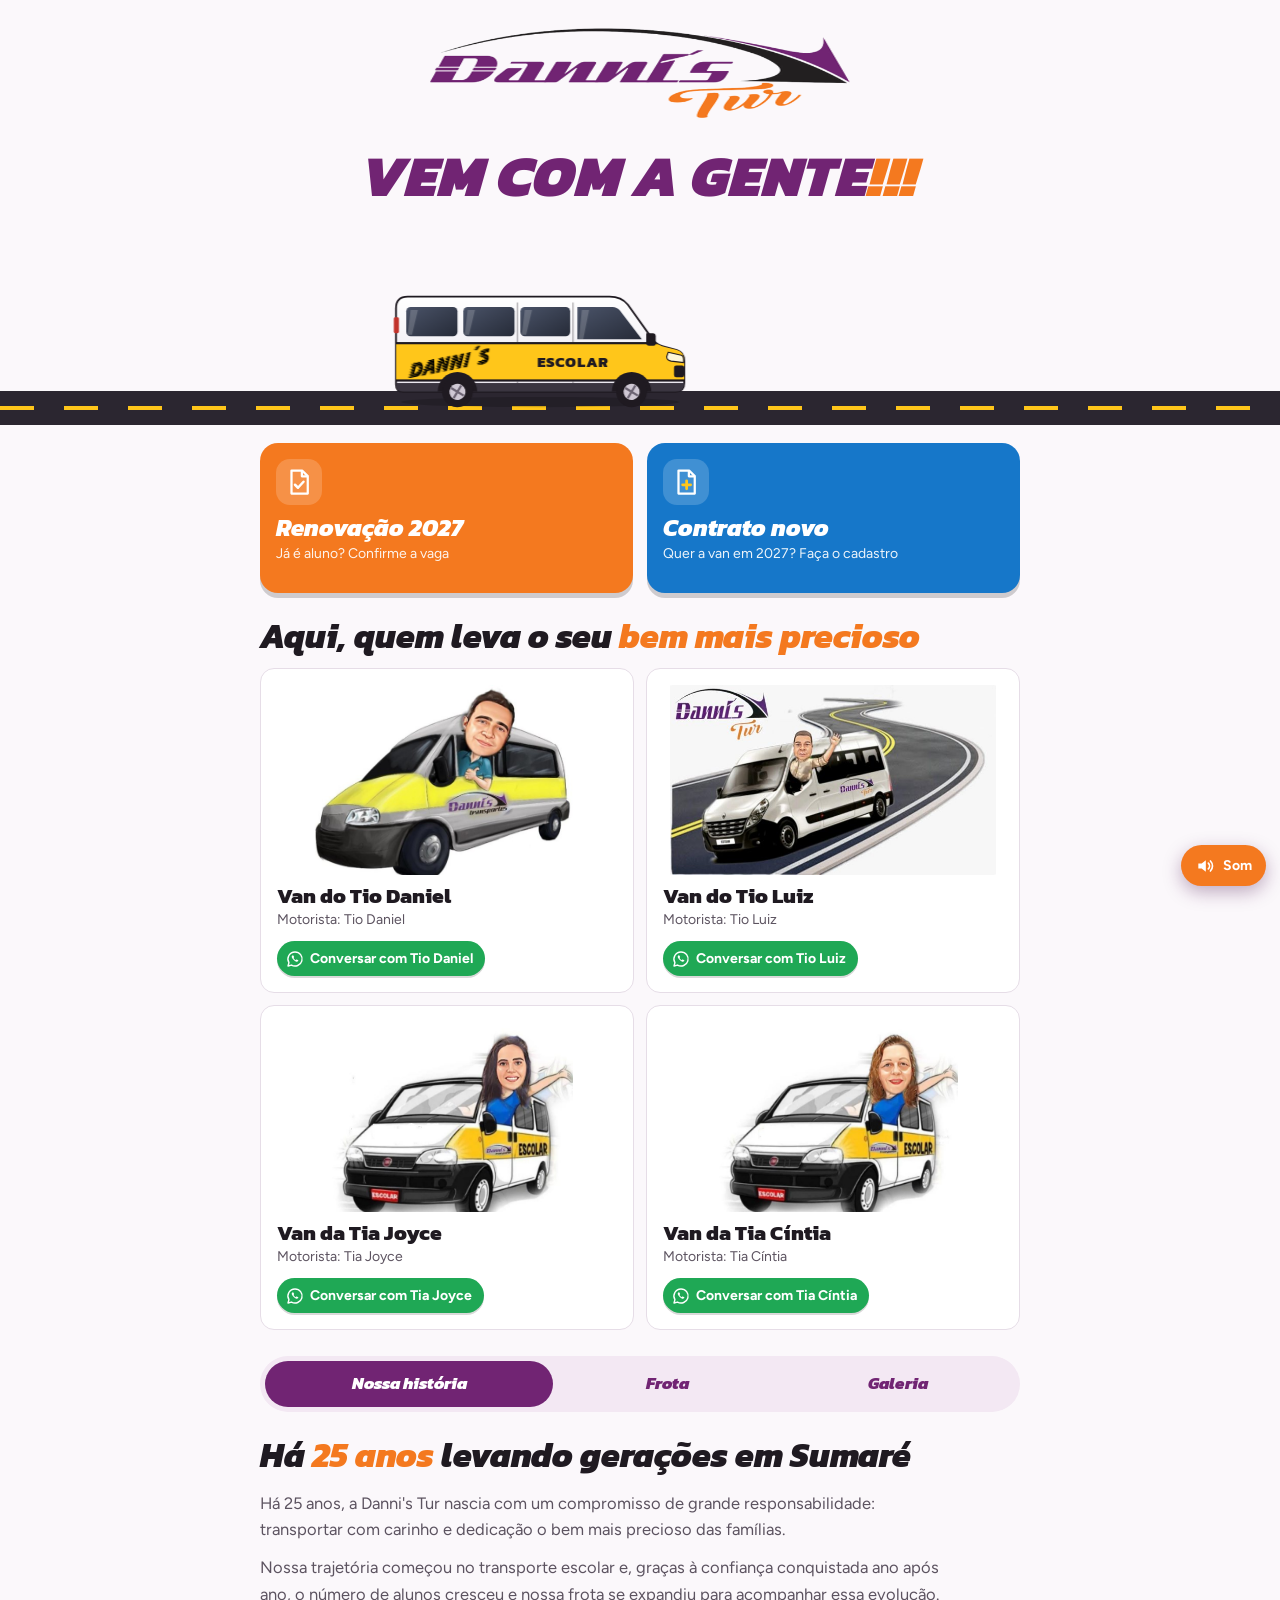
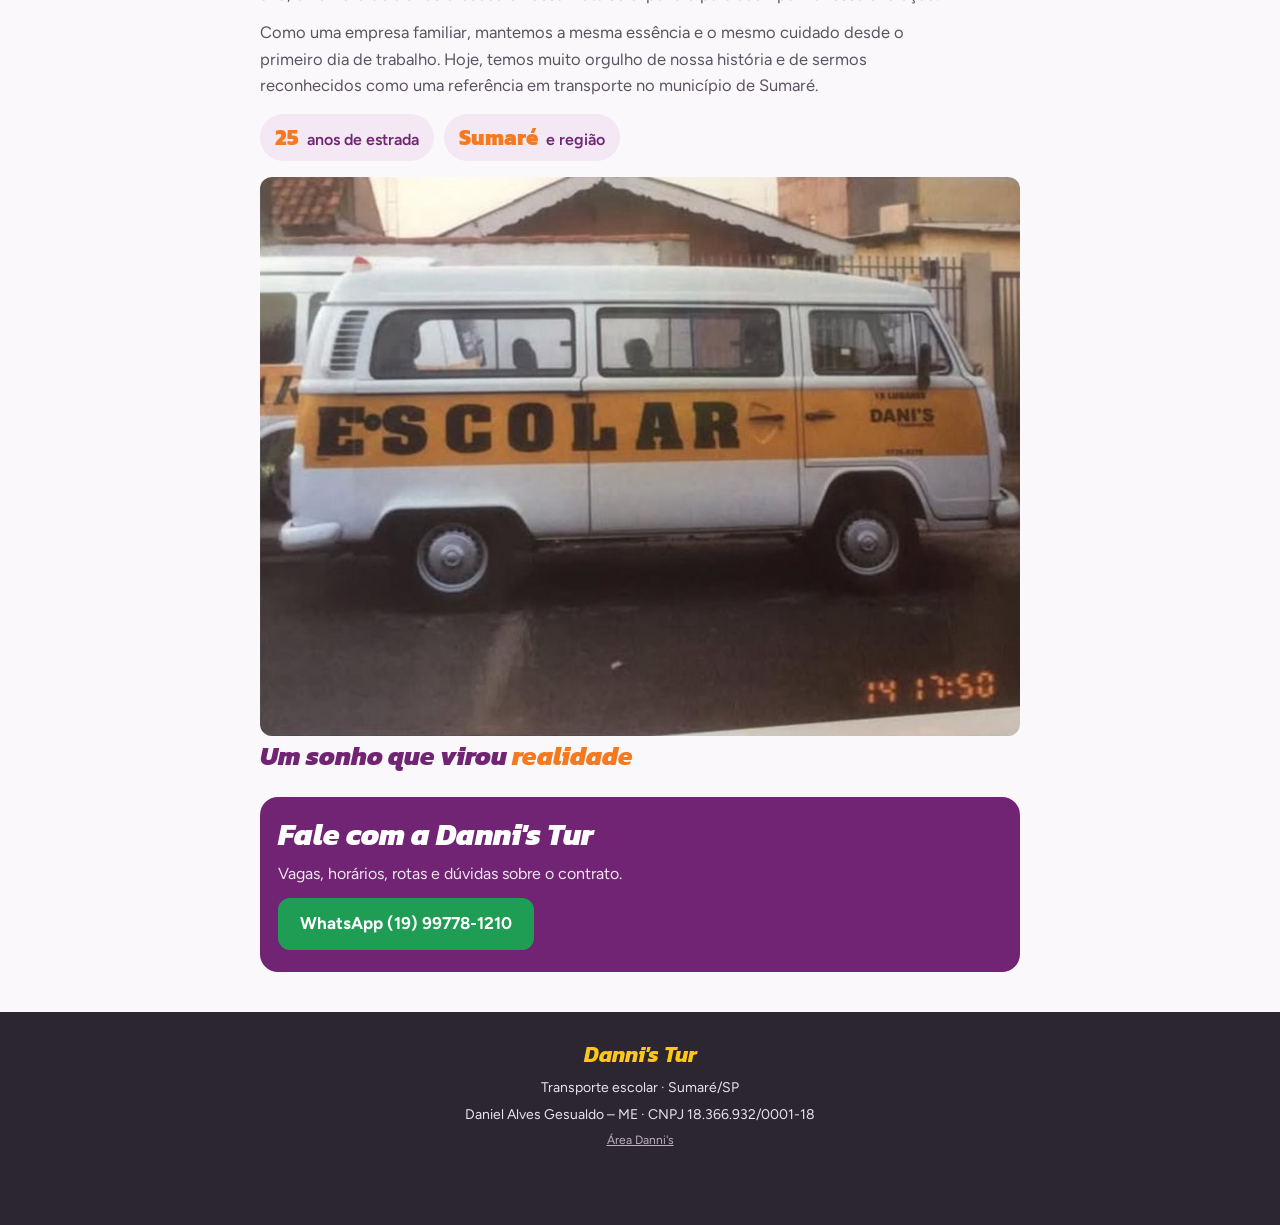
==== index.html @ 81124e89 "Assinatura salva da Danni's + botão verde 'Enviar contrato assinado pra família', contrato com as du" ====
<!doctype html>
<html lang="pt-BR">
<head>
<meta charset="utf-8">
<meta name="viewport" content="width=device-width, initial-scale=1, viewport-fit=cover">
<title>Danni's Tur · Transporte escolar em Sumaré</title>
<meta name="description" content="Danni's Tur: transporte escolar em Sumaré há 25 anos, levando gerações. Vem com a gente!">
<meta property="og:type" content="website">
<meta property="og:title" content="Danni's Tur · Transporte escolar">
<meta property="og:description" content="Há 25 anos levando gerações em Sumaré. Vem com a gente!">
<meta property="og:image" content="https://murilodannis123-lang.github.io/dannis-tur/og.png?v=2">
<meta property="og:image:width" content="1200">
<meta property="og:image:height" content="630">
<meta property="og:url" content="https://murilodannis123-lang.github.io/dannis-tur/">
<meta property="og:site_name" content="Danni's Tur">
<meta name="twitter:card" content="summary_large_image">
<meta name="theme-color" content="#712473">
<meta name="apple-mobile-web-app-capable" content="yes">
<meta name="apple-mobile-web-app-title" content="Danni's Tur">
<link rel="manifest" href="manifest.json">
<link rel="icon" href="icone.png">
<link rel="apple-touch-icon" href="van/icone-app.png">
<link rel="preconnect" href="https://fonts.googleapis.com">
<link rel="preconnect" href="https://fonts.gstatic.com" crossorigin>
<link rel="stylesheet" href="https://fonts.googleapis.com/css2?family=Kanit:ital,wght@0,600;0,800;1,700;1,800;1,900&family=Figtree:wght@400;500;600;700&display=swap">
<link rel="stylesheet" href="estilo.css?v=20">
<style>body{margin:0} main.inicio{padding-block:24px 40px} main.inicio > .wrap{display:grid;gap:26px}</style>
</head>
<body>
<header class="hero">
  <img class="logo" src="logo.png" alt="Danni's Tur" width="750" height="160">
  <div class="slogan" aria-label="Vem com a gente!">VEM COM A GENTE<span>!!!</span></div>
</header>

<div class="estrada" aria-hidden="true">
  <div class="van" id="van"><img src="img/van-dannis.svg" alt="" width="410" height="172"></div>
  <div class="fumaca" id="fumaca"></div>
</div>

<main class="inicio">
  <div class="wrap">

    <div class="inicio-acoes">
      <a class="acao quad renov" href="renovacao.html">
        <span class="ic"><svg viewBox="0 0 24 24" aria-hidden="true"><path d="M6 2.8h8.5L19 7.3v13.9H6z" fill="none" stroke="#fff" stroke-width="1.8" stroke-linejoin="round"/><path d="M14.3 2.8v4.6H19" fill="none" stroke="#fff" stroke-width="1.8" stroke-linejoin="round"/><path d="M8.8 14.2l2.4 2.4 4.4-4.8" fill="none" stroke="#fff" stroke-width="2" stroke-linecap="round" stroke-linejoin="round"/></svg></span>
        <span><b>Renovação 2027</b><small>Já é aluno? Confirme a vaga</small></span>
      </a>
      <a class="acao quad novo" href="renovacao.html?novo">
        <span class="ic"><svg viewBox="0 0 24 24" aria-hidden="true"><path d="M6 2.8h8.5L19 7.3v13.9H6z" fill="none" stroke="#fff" stroke-width="1.8" stroke-linejoin="round"/><path d="M14.3 2.8v4.6H19" fill="none" stroke="#fff" stroke-width="1.8" stroke-linejoin="round"/><path d="M12.5 11v6.4M9.3 14.2h6.4" stroke="#ffc61a" stroke-width="2.2" stroke-linecap="round"/></svg></span>
        <span><b>Contrato novo</b><small>Quer a van em 2027? Faça o cadastro</small></span>
      </a>
      <button type="button" class="acao instalar" id="instalar" hidden>
        <span class="ic"><svg viewBox="0 0 24 24" aria-hidden="true"><rect x="6.5" y="2.5" width="11" height="19" rx="2.5" fill="none" stroke="#fff" stroke-width="1.8"/><path d="M12 7v7.5M8.8 11.6 12 14.8l3.2-3.2" fill="none" stroke="#ffc61a" stroke-width="2" stroke-linecap="round" stroke-linejoin="round"/></svg></span>
        <span><b>Instalar o app</b><small>Ícone da Danni's Tur no seu celular</small></span>
        <svg class="seta" viewBox="0 0 24 24" aria-hidden="true"><path d="M9 5l7 7-7 7" fill="none" stroke="#fff" stroke-width="2.6" stroke-linecap="round" stroke-linejoin="round"/></svg>
      </button>
    </div>
    <div class="dica-instalar" id="dicaInstalar" hidden></div>

    <section class="motoristas" aria-labelledby="t-mot">
      <h2 id="t-mot">Aqui, quem leva o seu <em>bem mais precioso</em></h2>
      <div class="frota" id="frota"></div>
    </section>

    <div class="abas" role="tablist" aria-label="Sobre a Danni's Tur">
      <button type="button" role="tab" id="tab-historia" aria-controls="p-historia" aria-selected="true">Nossa história</button>
      <button type="button" role="tab" id="tab-frota" aria-controls="p-frota" aria-selected="false" tabindex="-1">Frota</button>
      <button type="button" role="tab" id="tab-galeria" aria-controls="p-galeria" aria-selected="false" tabindex="-1">Galeria</button>
    </div>

    <section class="painel" id="p-historia" role="tabpanel" aria-labelledby="tab-historia">
      <h2>Há <em>25 anos</em> levando gerações em Sumaré</h2>
      <div class="texto-historia">
        <p>Há 25 anos, a Danni's Tur nascia com um compromisso de grande responsabilidade: transportar com carinho e dedicação o bem mais precioso das famílias.</p>
        <p>Nossa trajetória começou no transporte escolar e, graças à confiança conquistada ano após ano, o número de alunos cresceu e nossa frota se expandiu para acompanhar essa evolução.</p>
        <p>Como uma empresa familiar, mantemos a mesma essência e o mesmo cuidado desde o primeiro dia de trabalho. Hoje, temos muito orgulho de nossa história e de sermos reconhecidos como uma referência em transporte no município de Sumaré.</p>
      </div>
      <div class="selos claros">
        <div class="selo"><b>25</b> anos de estrada</div>
        <div class="selo"><b>Sumaré</b> e região</div>
      </div>
      <div class="fotos">
        <figure><img src="img/kombi-antiga.jpg" alt="Kombi escolar branca com faixa amarela escrito ESCOLAR e DANI'S" width="1100" height="809" loading="lazy"><figcaption class="sonho">Um sonho que virou <em>realidade</em></figcaption></figure>
      </div>
    </section>

    <section class="painel" id="p-frota" role="tabpanel" aria-labelledby="tab-frota" hidden>
      <h2>Nossa <em>frota</em></h2>
      <figure class="foto-frota"><img src="img/frota.jpg" alt="Vans da Danni's Tur estacionadas lado a lado" width="960" height="539" loading="lazy"></figure>
    </section>

    <section class="painel" id="p-galeria" role="tabpanel" aria-labelledby="tab-galeria" hidden>
      <h2>Nossa <em>galeria</em></h2>
      <div class="galeria" id="galeria"></div>
    </section>

    <dialog class="lightbox" id="lightbox" aria-label="Foto ampliada">
      <img id="lbImg" alt="">
      <button type="button" class="lb-bt lb-fecha" id="lbFecha" aria-label="Fechar">✕</button>
      <button type="button" class="lb-bt lb-ant" id="lbAnt" aria-label="Foto anterior">‹</button>
      <button type="button" class="lb-bt lb-prox" id="lbProx" aria-label="Próxima foto">›</button>
      <span class="lb-cont" id="lbCont"></span>
    </dialog>

    <section class="contato">
      <h2>Fale com a Danni's Tur</h2>
      <p>Vagas, horários, rotas e dúvidas sobre o contrato.</p>
      <a class="btn btn-zap" href="https://wa.me/5519997781210" target="_blank" rel="noopener">WhatsApp (19) 99778-1210</a>
    </section>

  </div>
</main>

<button type="button" class="som" id="som" aria-pressed="true" aria-label="Ligar ou desligar o som da van">
  <svg class="off" viewBox="0 0 24 24" aria-hidden="true"><path d="M4 9h4l5-4v14l-5-4H4z" fill="currentColor"/><path d="M17 9l5 6M22 9l-5 6" stroke="currentColor" stroke-width="2" stroke-linecap="round"/></svg>
  <svg class="on" viewBox="0 0 24 24" aria-hidden="true"><path d="M4 9h4l5-4v14l-5-4H4z" fill="currentColor"/><path d="M16 8.5a5 5 0 0 1 0 7M18.5 6a8.5 8.5 0 0 1 0 12" fill="none" stroke="currentColor" stroke-width="2" stroke-linecap="round"/></svg>
  <span>Som</span>
</button>

<footer>
  <b>Danni's Tur</b>
  <span>Transporte escolar · Sumaré/SP</span>
  <span>Daniel Alves Gesualdo – ME · CNPJ 18.366.932/0001-18</span>
  <a href="admin.html">Área Danni's</a>
</footer>

<script src="comum.js?v=6"></script>
<script>
(function(){
  const $ = s => document.querySelector(s);
  const {ESCOLAS, esc} = DT;

  /* links antigos (…/dannis-tur/#renovar) vão direto pra renovação */
  if (location.hash === "#renovar") location.replace("renovacao.html");

  /* frota: uma van por motorista, com a caricatura */
  const da = v => /^Tio\b/.test(v.nome) ? "do" : "da";
  const FROTA = [
    {nome:"Tio Daniel", foto:"img/tio-daniel.jpg", zap:"19997781210"},
    {nome:"Tio Luiz",   foto:"img/tio-luiz.jpg",   zap:"19997499380"},
    {nome:"Tia Joyce",  foto:"img/tia-joyce.jpg",  zap:"19988761202"},
    {nome:"Tia Cíntia", foto:"img/tia-cintia.jpg", zap:"19981163312"}
  ];
  const ICONE_ZAP = '<svg viewBox="0 0 24 24" aria-hidden="true"><path fill="none" stroke="currentColor" stroke-width="1.9" stroke-linejoin="round" d="M12 2.6a9.4 9.4 0 0 0-8.1 14.2L2.7 21.3l4.6-1.2A9.4 9.4 0 1 0 12 2.6z"/><path fill="currentColor" d="M8.7 7.3c.3-.4.8-.4 1 0l1 1.7c.2.3.1.7-.1 1l-.6.6c.6 1.3 1.6 2.3 2.9 2.9l.6-.6c.3-.3.7-.3 1-.1l1.7 1c.4.2.4.7.1 1-.9.8-2.1 1.1-3.2.5-2.3-1.1-4.1-3-5.2-5.3-.5-1.1-.2-2.2.8-2.7z"/></svg>';
  $("#frota").innerHTML = FROTA.map(v => `
    <article class="frota-item">
      <img class="carica" src="${v.foto}" alt="Caricatura ${da(v)} ${esc(v.nome)} na van da Danni's" loading="lazy">
      <div><h3>Van ${da(v)} ${esc(v.nome)}</h3><small>Motorista: ${esc(v.nome)}</small></div>
      <a class="bt-zap" href="https://wa.me/55${v.zap}?text=${encodeURIComponent("Olá, " + v.nome + "! ")}" target="_blank" rel="noopener">${ICONE_ZAP}Conversar com ${esc(v.nome)}</a>
    </article>`).join("");

  /* galeria: as fotos só baixam quando a aba é aberta; tocar amplia (arrasta pro lado pra passar) */
  const GALERIA = [
    {f:"foto5", alt:"Equipe da Danni's Tur entre duas vans da empresa numa estrada de terra"},
    {f:"foto4", alt:"Motoristas da Danni's Tur com moletons pretos DANNI'S na frente de uma van escolar"},
    {f:"foto3", alt:"Tio Daniel e colegas de uniforme lilás da Danni's tomando café"},
    {f:"foto2", alt:"Tio Daniel de uniforme da Danni's com amigos num evento"},
    {f:"foto1", alt:"Tio Daniel de uniforme da Danni's num evento em Sumaré"}
  ];
  const galeria = (function(){
    let carregada = false, i = 0;
    const dlg = $("#lightbox"), img = $("#lbImg");
    function carrega(){
      if (carregada) return; carregada = true;
      $("#galeria").innerHTML = GALERIA.map((g, k) => `<button type="button" class="g-item" data-k="${k}" aria-label="Ampliar foto ${k + 1}"><img src="img/galeria/${g.f}-p.jpg" alt="${esc(g.alt)}" width="420" height="420" decoding="async"></button>`).join("");
      $("#galeria").querySelectorAll(".g-item").forEach(b => b.onclick = () => abre(+b.dataset.k));
    }
    function mostra(k){
      i = (k + GALERIA.length) % GALERIA.length; const g = GALERIA[i];
      img.src = `img/galeria/${g.f}.jpg`; img.alt = g.alt; $("#lbCont").textContent = `${i + 1} / ${GALERIA.length}`;
      new Image().src = `img/galeria/${GALERIA[(i + 1) % GALERIA.length].f}.jpg`;   // já adianta a próxima
    }
    function abre(k){ mostra(k); dlg.showModal ? dlg.showModal() : dlg.setAttribute("open", ""); }
    const fecha = () => dlg.close ? dlg.close() : dlg.removeAttribute("open");
    $("#lbFecha").onclick = fecha; $("#lbAnt").onclick = () => mostra(i - 1); $("#lbProx").onclick = () => mostra(i + 1);
    dlg.addEventListener("click", e => { if (e.target === dlg) fecha(); });
    dlg.addEventListener("keydown", e => { if (e.key === "ArrowRight") mostra(i + 1); if (e.key === "ArrowLeft") mostra(i - 1); });
    let x0 = null;
    img.addEventListener("pointerdown", e => { x0 = e.clientX; });
    img.addEventListener("pointerup", e => { if (x0 === null) return; const dx = e.clientX - x0; x0 = null; if (Math.abs(dx) > 40) mostra(i + (dx < 0 ? 1 : -1)); });
    return {carrega};
  })();

  /* ---------- van na estrada: vem, freia (com som), espera e sai bem devagar ---------- */
  (async function vanNaEstrada(){
    const box = $("#van"), estrada = box.parentElement, fumaca = $("#fumaca");
    const calmo = matchMedia("(prefers-reduced-motion: reduce)").matches;
    let rodas = [];
    try {   // coloca o desenho dentro da página pra girar as rodas de acordo com a velocidade
      const txt = await (await fetch("img/van-dannis.svg")).text();
      box.innerHTML = txt.replace(/<style>[\s\S]*?<\/style>/, "");
      rodas = [...box.querySelectorAll(".roda")].map((g,i) => ({g, cx: i ? 330 : 92, cy: 146}));
    } catch(e){}
    if (calmo){ fumaca.innerHTML = '<div class="fumo-txt fixo">25 anos</div>'; return; }   // quem pediu menos movimento vê a van parada no meio
    estrada.classList.add("js");
    const som = criaSom();
    const T = {entra: 3400, parada: 2200, sai: 7600, vazio: 1400};
    const ciclo = T.entra + T.parada + T.sai + T.vazio;
    const outQuart = t => 1 - Math.pow(1 - t, 4), inQuad = t => t * t;
    let t0 = performance.now(), saiu = false, ultimoX = null, giro = 0, ultFumo = 0;
    function quadro(agora){
      const W = estrada.clientWidth, w = box.offsetWidth, meio = (W - w) / 2, fora = -w - 20, fim = W + 20;
      const t = (agora - t0) % ciclo, volta = Math.floor((agora - t0) / ciclo);
      if (volta !== quadro.v){ quadro.v = volta; saiu = false; som.para(); }
      som.toca(t / 1000);   // barulho do ônibus acompanha a van (começa no ponto certo se a pessoa tocar na tela no meio)
      let x, incl = 0;
      if (t < T.entra){
        x = fora + (meio - fora) * outQuart(t / T.entra);
      } else if (t < T.entra + T.parada){
        x = meio; const d = (t - T.entra) / 450;           // "mergulho" do bico ao parar
        incl = d < 1 ? Math.sin(d * Math.PI) * 1.6 : 0;
      } else if (t < T.entra + T.parada + T.sai){
        x = meio + (fim - meio) * inQuad((t - T.entra - T.parada) / T.sai);
        if (!saiu){ saiu = true; escreve25(x, w); }
      } else x = fim;
      const andando = ultimoX !== null && Math.abs(x - ultimoX) > .15 && Math.abs(x - ultimoX) < W;
      if (ultimoX !== null && Math.abs(x - ultimoX) < W){ giro += (x - ultimoX) / (w * 21 / 410) * 57.3; }
      ultimoX = x;
      box.style.transform = `translateX(${x}px) rotate(${incl}deg)`;
      // fumaça cinza saindo do escapamento enquanto anda
      if (andando && agora - ultFumo > 150 && x > -w * .9 && x < W){ ultFumo = agora; fumo(x + w * .02, w); }
      rodas.forEach(r => r.g.style.transform = `rotate(${(giro % 360).toFixed(1)}deg)`);
      requestAnimationFrame(quadro);
    }
    requestAnimationFrame(quadro);
    document.addEventListener("visibilitychange", () => { som.para(); if (!document.hidden){ t0 = performance.now(); ultimoX = null; quadro.v = undefined; } });

    /* fumaça: bolinhas cinza que crescem, sobem e somem */
    function fumo(xEsc, w){
      if (document.hidden) return;
      const p = document.createElement("i"), tam = w * (.09 + Math.random() * .06);
      p.className = "fumo";
      p.style.cssText = `left:${xEsc - tam * .6}px;bottom:${14 + w * .1 + Math.random() * 6}px;width:${tam}px;height:${tam}px;--dx:${-(18 + Math.random() * 30)}px;--dy:${-(14 + Math.random() * 22)}px`;
      fumaca.appendChild(p); p.addEventListener("animationend", () => p.remove());
    }
    /* quando a van sai, a fumaça escreve "25 anos" e depois evapora */
    function escreve25(x, w){
      if (document.hidden) return;
      for (let i = 0; i < 9; i++) setTimeout(() => fumo(x + w * .02 - i * 6, w * 1.6), i * 70);
      const txt = document.createElement("div"); txt.className = "fumo-txt";
      txt.innerHTML = [..."25 anos"].map((c, i) => `<span style="--i:${i}">${c === " " ? "&nbsp;" : c}</span>`).join("");
      txt.style.bottom = `${14 + box.offsetHeight * .9}px`;             // a fumaça sobe e escreve acima da van
      fumaca.appendChild(txt);
      txt.style.left = `${Math.max(8, Math.min(estrada.clientWidth - txt.offsetWidth - 8, x + w * .3 - txt.offsetWidth / 2))}px`;
      const r = txt.getBoundingClientRect(), e = estrada.getBoundingClientRect();   // nuvem por trás das letras
      for (let i = 0; i < 6; i++) setTimeout(() => nuvem(r.left - e.left + r.width * (i / 5), e.bottom - r.bottom - 6, r.height), 120 + i * 90);
      setTimeout(() => txt.remove(), 5200);
    }
    function nuvem(cx, base, h){
      const p = document.createElement("i"), tam = h * (1.1 + Math.random() * .5);
      p.className = "fumo nuvem";
      p.style.cssText = `left:${cx - tam / 2}px;bottom:${base}px;width:${tam}px;height:${tam}px;--dx:${-10 + Math.random() * 20}px;--dy:${-(10 + Math.random() * 16)}px`;
      fumaca.appendChild(p); p.addEventListener("animationend", () => p.remove());
    }

    /* barulho de ônibus a diesel de verdade (arquivo som-onibus.mp3, 14,6 s = uma volta da animação):
       motor chegando, chiado do freio, "tsssh" do freio a ar, buzina "fóm-fóm" e motor saindo.
       Toca depois do primeiro toque na tela; o botão "Som" liga e desliga (fica lembrado) */
    function criaSom(){
      let ac = null, mestre = null, buf = null, fonte = null, carregando = false, bufM = null, musica = null;
      const ligado = () => { try { return localStorage.getItem("dt-som") !== "off"; } catch(e){ return true; } };
      const grava = v => { try { localStorage.setItem("dt-som", v); } catch(e){} };
      async function carrega(){
        if (buf || carregando || !ac) return; carregando = true;
        try { const a = await (await fetch("musica-fofa.mp3?v=1")).arrayBuffer(); bufM = await new Promise((ok, erro) => ac.decodeAudioData(a, ok, erro)); } catch(e){}
      }
      // musiquinha infantil original (caixinha de música) de fundo, baixinha, repetindo sem emenda
      function tocaMusica(){
        if (musica || !bufM || !ac || ac.state !== "running" || document.hidden) return;
        const f = ac.createBufferSource(), g = ac.createGain();
        f.buffer = bufM; f.loop = true; f.loopStart = 0; f.loopEnd = Math.min(bufM.duration, 64 * 60 / 112);
        g.gain.value = .13; f.connect(g); g.connect(mestre); f.start(); musica = f;
      }
      function acorda(){
        try {
          if (navigator.audioSession) navigator.audioSession.type = "playback";   // iPhone: toca mesmo no silencioso (Safari 17+)
          ac = ac || new (window.AudioContext || window.webkitAudioContext)();
          if (!mestre){ mestre = ac.createGain(); mestre.gain.value = ligado() ? 1 : 0; mestre.connect(ac.destination); }
          if (ac.state !== "running") ac.resume();
          const b = ac.createBuffer(1, 1, 22050), z = ac.createBufferSource(); z.buffer = b; z.connect(ac.destination); z.start(0);   // destrava o áudio no iPhone
          carrega();
        } catch(e){}
      }
      ["pointerdown", "touchend", "click", "keydown"].forEach(ev => document.addEventListener(ev, acorda, {passive:true}));
      function para(){ if (fonte){ try { fonte.stop(); } catch(e){} fonte = null; } }
      document.addEventListener("visibilitychange", () => { if (document.hidden && musica){ try { musica.stop(); } catch(e){} musica = null; } });
      function toca(seg, dur){   // começa o som no segundo "seg" da volta
        tocaMusica(); return;   // só a música (sem motor e buzina)
        if (fonte || !buf || !ac || ac.state !== "running" || document.hidden) return;
        if (dur === undefined && seg > buf.duration - 1.5) return;
        const f = ac.createBufferSource(); f.buffer = buf; f.connect(mestre);
        f.onended = () => { if (fonte === f) fonte = null; };
        f.start(0, seg, dur); fonte = f;
        if (dur !== undefined) fonte = null;   // buzinada avulsa não trava o som da volta
      }
      const bt = $("#som"); bt.setAttribute("aria-pressed", ligado());
      bt.addEventListener("click", e => {
        e.stopPropagation(); acorda();
        const on = !ligado(); grava(on ? "on" : "off"); bt.setAttribute("aria-pressed", on);
        if (mestre) mestre.gain.setTargetAtTime(on ? 1 : 0, ac.currentTime, .05);
      });
      return {toca, para};
    }
  })();

  /* ---------- instalar o app (Android: botão do sistema; iPhone: passo a passo) ---------- */
  (function(){
    const bt = $("#instalar"), dica = $("#dicaInstalar");
    const instalado = matchMedia("(display-mode: standalone)").matches || navigator.standalone;
    if (instalado) return;
    const ios = /iphone|ipad|ipod/i.test(navigator.userAgent) || (navigator.platform === "MacIntel" && navigator.maxTouchPoints > 1);
    let pedido = null;
    window.addEventListener("beforeinstallprompt", e => { e.preventDefault(); pedido = e; bt.hidden = false; });
    window.addEventListener("appinstalled", () => { bt.hidden = true; dica.hidden = true; });
    if (ios || /android/i.test(navigator.userAgent)) bt.hidden = false;
    bt.onclick = async () => {
      if (pedido){ pedido.prompt(); try { await pedido.userChoice; } catch(e){} pedido = null; return; }
      dica.hidden = !dica.hidden;
      dica.innerHTML = ios
        ? "<b>No iPhone:</b> toque em <b>Compartilhar</b> (o quadrado com a setinha pra cima, embaixo no Safari) › <b>Adicionar à Tela de Início</b> › <b>Adicionar</b>."
        : "<b>No Android:</b> toque nos <b>3 pontinhos</b> do navegador (em cima, à direita) › <b>Instalar app</b> ou <b>Adicionar à tela inicial</b>.";
    };
  })();

  /* abas */
  const tabs = [...document.querySelectorAll('[role="tab"]')];
  function abre(tab, foco){
    tabs.forEach(t => {
      const on = t === tab;
      t.setAttribute("aria-selected", on); t.tabIndex = on ? 0 : -1;
      document.getElementById(t.getAttribute("aria-controls")).hidden = !on;
    });
    if (tab.id === "tab-galeria") galeria.carrega();
    if (foco) tab.focus();
    history.replaceState(null, "", "#" + tab.id.replace("tab-",""));
  }
  tabs.forEach((t,i) => {
    t.onclick = () => abre(t);
    t.onkeydown = e => {
      if (e.key === "ArrowRight" || e.key === "ArrowLeft"){
        e.preventDefault(); abre(tabs[(i + (e.key === "ArrowRight" ? 1 : tabs.length - 1)) % tabs.length], true);
      }
    };
  });
  const inicial = document.getElementById("tab-" + location.hash.slice(1));
  if (inicial) abre(inicial);


  if ("serviceWorker" in navigator) navigator.serviceWorker.register("sw.js").catch(()=>{});
})();
</script>
</body>
</html>
---- estilo.css ----
/* Danni's Tur · estilo comum (renovação, contrato e área Danni's)
   Layout: uma estrada. Topo com a van passando; formulários em cartões; contrato em folha A4. Tema único claro, cores da marca. */
:root{
  --roxo:#712473;
  --roxo-esc:#4f1752;
  --roxo-claro:#f3e8f3;
  --laranja:#f4791f;
  --amarelo:#ffc61a;
  --tinta:#1f1a21;
  --tinta-2:#5c5360;
  --papel:#fbf8fb;
  --cartao:#ffffff;
  --linha:#e6dde7;
  --asfalto:#2b2630;
  --ok:#1d8a4e;
  --erro:#c2332b;
  --f-display:"Kanit","Arial Black",system-ui,sans-serif;
  --f-corpo:"Figtree",system-ui,-apple-system,"Segoe UI",Roboto,sans-serif;
  --raio:14px;
  color-scheme:light;
}
*{box-sizing:border-box}
html,body{background:var(--papel);color:var(--tinta)}
body{font-family:var(--f-corpo);font-size:16px;line-height:1.5;padding-inline:16px;padding-block:0}
.wrap{max-width:760px;margin:0 auto}
h1,h2,h3{font-family:var(--f-display);text-wrap:balance;margin:0;line-height:1.05}
a{color:var(--roxo)}
button,input,select,textarea{font:inherit}
:focus-visible{outline:3px solid var(--laranja);outline-offset:2px}

/* ---------- topo ---------- */
.hero{padding-block:28px 0;display:grid;gap:14px;justify-items:center;text-align:center}
.hero .logo{width:min(420px,88%);height:auto}
.slogan{font-family:var(--f-display);font-style:italic;font-weight:900;font-size:clamp(34px,8vw,58px);color:var(--roxo);letter-spacing:.5px;transform:skewX(-4deg)}
.slogan span{color:var(--laranja)}
.sub{font-weight:600;color:var(--tinta-2);max-width:34ch;margin:0}

/* estrada + van */
.estrada{position:relative;height:150px;margin:6px -16px 0;overflow:hidden}
.estrada::before{content:"";position:absolute;left:0;right:0;bottom:0;height:34px;background:var(--asfalto)}
.estrada::after{content:"";position:absolute;left:0;right:0;bottom:15px;height:4px;background:repeating-linear-gradient(90deg,var(--amarelo) 0 34px,transparent 34px 64px)}
.van{position:absolute;bottom:14px;left:-330px;width:300px;height:auto;animation:passa 8s cubic-bezier(.45,.05,.35,1) .6s infinite;z-index:1}
.van .roda{transform-box:fill-box;transform-origin:center;animation:gira .45s linear infinite}
.rastro{position:absolute;bottom:60px;left:-330px;width:120px;height:40px;animation:passa 8s cubic-bezier(.45,.05,.35,1) .45s infinite;opacity:.9}
.rastro i{display:block;height:4px;border-radius:4px;background:var(--roxo);margin-bottom:8px;margin-left:auto}
.rastro i:nth-child(1){width:70%}.rastro i:nth-child(2){width:100%;background:var(--laranja)}.rastro i:nth-child(3){width:55%}
@keyframes passa{0%{left:-330px}55%{left:calc(100% + 30px)}100%{left:calc(100% + 30px)}}
@keyframes gira{to{transform:rotate(360deg)}}
@media (prefers-reduced-motion:reduce){
  .van{animation:none;left:calc(50% - 150px)}
  .rastro{display:none}
  .van .roda{animation:none}
}

/* história */
.historia{background:var(--roxo);color:#fff;margin:0 -16px;padding:28px 16px 30px}
.historia .wrap{display:grid;gap:18px}
.historia h2{font-style:italic;font-weight:800;font-size:clamp(26px,5.4vw,36px)}
.historia h2 em{color:var(--amarelo);font-style:inherit}
.historia p{margin:0;max-width:60ch;color:#f1e6f1}
.selos{display:flex;flex-wrap:wrap;gap:10px}
.selo{display:flex;align-items:baseline;gap:8px;background:rgba(255,255,255,.1);border:1px solid rgba(255,255,255,.22);border-radius:999px;padding:6px 14px;font-weight:600}
.selo b{font-family:var(--f-display);font-size:22px;color:var(--amarelo);font-weight:800}

/* ---------- renovação ---------- */
.renova{padding-block:34px 40px}
.renova > .wrap{display:grid;gap:22px}
.titulo-sec{display:grid;gap:6px}
.titulo-sec small{font-weight:700;letter-spacing:.12em;text-transform:uppercase;color:var(--laranja);font-size:12px}
.titulo-sec h2{font-size:clamp(26px,5.4vw,34px);font-weight:800;color:var(--tinta)}
.titulo-sec p{margin:0;color:var(--tinta-2)}

.card{background:var(--cartao);border:1px solid var(--linha);border-radius:var(--raio);padding:22px 18px;display:grid;gap:16px}

/* portão */
.portao{max-width:460px}
.portao label{font-weight:700}
.linha-cod{display:flex;gap:10px;flex-wrap:wrap}
.linha-cod input{flex:1 1 180px;min-width:0;text-transform:uppercase;letter-spacing:.14em;font-weight:700}
.dica{font-size:14px;color:var(--tinta-2);margin:0}

/* trajeto (paradas) */
.trajeto{position:relative;display:grid;grid-template-columns:repeat(3,1fr);padding-top:4px}
.trajeto::before{content:"";position:absolute;left:16.6%;right:16.6%;top:21px;height:6px;border-radius:6px;background:var(--linha)}
.trajeto .prog{position:absolute;left:16.6%;top:21px;height:6px;border-radius:6px;background:var(--laranja);transition:width .6s ease}
.parada{position:relative;display:grid;justify-items:center;gap:6px;text-align:center;font-size:13px;font-weight:700;color:var(--tinta-2)}
.placa{width:48px;height:48px;border-radius:50%;display:grid;place-items:center;background:var(--cartao);border:3px solid var(--linha);font-family:var(--f-display);font-size:20px;font-weight:800;color:var(--tinta-2);transition:.3s}
.parada.ativa .placa{border-color:var(--laranja);color:var(--laranja)}
.parada.feita .placa{background:var(--roxo);border-color:var(--roxo);color:#fff}
.parada.ativa{color:var(--tinta)}

/* escolas: cartão colorido só com o nome */
.escolas{display:grid;grid-template-columns:repeat(auto-fill,minmax(150px,1fr));gap:12px}
.escola{appearance:none;border:0;border-radius:var(--raio);padding:20px 12px;min-height:92px;display:grid;place-items:center;cursor:pointer;text-align:center;
  font-family:var(--f-display);font-weight:800;font-style:italic;font-size:clamp(20px,4.6vw,24px);line-height:1.05;color:#fff;
  background:var(--c,#712473);box-shadow:0 4px 0 rgba(0,0,0,.18);transition:transform .12s,box-shadow .12s;min-width:0;overflow-wrap:anywhere}
.escola:hover{transform:translateY(-2px);box-shadow:0 6px 0 rgba(0,0,0,.18)}
.escola:active{transform:translateY(2px);box-shadow:0 1px 0 rgba(0,0,0,.18)}
.escola.clara{color:var(--tinta)}
.escola.outra{background:#fff;color:var(--roxo);border:2px dashed var(--roxo);box-shadow:none}
/* formulário */
fieldset{border:0;margin:0;padding:0;display:grid;gap:14px;min-width:0}
legend{font-family:var(--f-display);font-weight:800;font-size:21px;margin-bottom:4px;padding:0}
.grade{display:grid;grid-template-columns:repeat(2,minmax(0,1fr));gap:14px}
.grade .inteiro{grid-column:1/-1}
@media (max-width:560px){.grade{grid-template-columns:1fr}}
.campo{display:grid;gap:5px;min-width:0}
.campo label{font-weight:600;font-size:14px}
.campo .opc{font-weight:400;color:var(--tinta-2)}
input[type=text],input[type=tel],input[type=email],input[type=date],select,textarea{width:100%;border:1.5px solid var(--linha);border-radius:10px;padding:11px 12px;background:#fff;color:var(--tinta)}
input:focus,select:focus,textarea:focus{border-color:var(--roxo);outline:none;box-shadow:0 0 0 3px rgba(113,36,115,.18)}
.campo.err input,.campo.err select{border-color:var(--erro)}
.msg-err{color:var(--erro);font-size:13px;font-weight:600;min-height:0}
.aluno{border:1.5px dashed var(--linha);border-radius:var(--raio);padding:16px 14px;display:grid;gap:14px}
.aluno-top{display:flex;justify-content:space-between;align-items:center;gap:10px}
.aluno-top h3{font-size:18px;font-weight:800;color:var(--roxo)}
.chips{display:flex;flex-wrap:wrap;gap:8px}
.chip{position:relative}
.chip input{position:absolute;opacity:0;pointer-events:none}
.chip span{display:inline-block;border:1.5px solid var(--linha);border-radius:999px;padding:7px 14px;font-weight:600;font-size:14px;cursor:pointer;background:#fff}
.chip input:checked + span{background:var(--roxo);border-color:var(--roxo);color:#fff}
.chip input:focus-visible + span{outline:3px solid var(--laranja);outline-offset:2px}
.check{display:flex;gap:10px;align-items:flex-start;font-weight:600}
.check input{width:20px;height:20px;margin-top:2px;accent-color:var(--roxo);flex:none}

/* botões */
.acoes{display:flex;gap:10px;flex-wrap:wrap;justify-content:space-between;align-items:center}
.btn{appearance:none;border:0;border-radius:12px;padding:13px 22px;font-weight:700;cursor:pointer;display:inline-flex;align-items:center;justify-content:center;gap:8px;text-decoration:none}
.btn-pri{background:var(--laranja);color:#fff;font-family:var(--f-display);font-style:italic;font-weight:800;font-size:18px;letter-spacing:.3px}
.btn-pri:hover{background:#e0690f}
.btn-sec{background:var(--roxo-claro);color:var(--roxo)}
.btn-link{background:none;color:var(--tinta-2);padding:8px 4px;text-decoration:underline}
.btn-zap{background:#1f9d55;color:#fff;font-size:17px}
.btn-zap:hover{background:#178246}
.btn[disabled]{opacity:.45;cursor:not-allowed}

/* revisão */
.resumo{display:grid;gap:0;border:1px solid var(--linha);border-radius:12px;overflow:hidden}
.resumo div{display:grid;grid-template-columns:140px minmax(0,1fr);gap:12px;padding:10px 14px;border-top:1px solid var(--linha);font-size:15px}
.resumo div:first-child{border-top:0}
.resumo dt{font-weight:700;color:var(--tinta-2);margin:0}
.resumo dd{margin:0;overflow-wrap:anywhere}
@media (max-width:480px){.resumo div{grid-template-columns:1fr;gap:2px}}

/* sucesso */
.sucesso{text-align:center;justify-items:center}
.sucesso h3{font-size:28px;font-style:italic;font-weight:900;color:var(--roxo)}
.sucesso p{margin:0;max-width:52ch}
.passos{text-align:left;display:grid;gap:12px;width:100%;margin:0;padding:0;list-style:none;counter-reset:p}
.passos li{counter-increment:p;display:grid;grid-template-columns:34px minmax(0,1fr);gap:12px;align-items:start}
.passos li::before{content:counter(p);width:34px;height:34px;border-radius:50%;background:var(--roxo-claro);color:var(--roxo);display:grid;place-items:center;font-family:var(--f-display);font-weight:800}
.box-assina{display:grid;gap:12px;text-align:left;width:100%;background:var(--papel);border-radius:12px;padding:16px}
.box-assina h4{margin:0;font-family:var(--f-display);font-size:18px}
.box-assina ul{margin:0;padding-left:20px;display:grid;gap:4px}
.msg-zap{width:100%;text-align:left;font-family:ui-monospace,Menlo,Consolas,monospace;font-size:13px;white-space:pre-wrap;background:#f4f1f5;border-radius:10px;padding:12px;max-height:220px;overflow:auto;margin:0}

/* contrato */
.ler-contrato{display:flex;gap:14px;align-items:center;text-align:left;width:100%;background:var(--roxo-claro);border:1.5px solid #e2cde3;border-radius:var(--raio);padding:14px 16px;cursor:pointer;color:var(--tinta);font:inherit}
.ler-contrato:hover{border-color:var(--roxo)}
.ler-contrato svg{width:42px;height:42px;flex:none;color:var(--roxo)}
.ler-contrato b{display:block;font-family:var(--f-display);font-size:18px;color:var(--roxo)}
.ler-contrato span{font-size:14px;color:var(--tinta-2)}
dialog#dlg{border:0;padding:0;width:min(860px,100vw - 16px);max-height:calc(100vh - 24px);border-radius:16px;background:#fff;color:#111}
dialog#dlg::backdrop{background:rgba(31,26,33,.6)}
.dlg-barra{position:sticky;top:0;z-index:2;display:flex;flex-wrap:wrap;gap:8px;justify-content:space-between;align-items:center;background:var(--asfalto);color:#fff;padding:10px 14px}
.dlg-barra b{font-family:var(--f-display);font-size:17px}
.dlg-barra .bts{display:flex;gap:8px;flex-wrap:wrap}
.dlg-barra .btn{padding:9px 14px;font-size:14px}
.dlg-nota{background:#fff6d6;color:#5c4400;font-size:13px;padding:8px 14px;margin:0}
.contrato{font-family:"Figtree",Arial,sans-serif;font-size:13.5px;line-height:1.5;color:#111;padding:24px 26px 30px;display:grid;gap:12px}
.contrato + .contrato{border-top:6px solid var(--papel)}
.ct-topo{display:flex;justify-content:space-between;align-items:center;gap:12px;flex-wrap:wrap;border-bottom:2px solid var(--roxo);padding-bottom:10px}
.ct-topo img{width:190px;height:auto}
.ct-topo div{text-align:right;font-size:11.5px;color:#444}
.ct-ficha{display:grid;grid-template-columns:repeat(6,minmax(0,1fr));border:1px solid #bbb;border-radius:6px;overflow:hidden}
.ct-ficha > div{padding:6px 9px;border-right:1px solid #ddd;border-bottom:1px solid #ddd;min-width:0;overflow-wrap:anywhere}
.ct-ficha small{display:block;font-size:10px;font-weight:700;letter-spacing:.06em;text-transform:uppercase;color:#666}
.c2{grid-column:span 2}.c3{grid-column:span 3}.c4{grid-column:span 4}.c6{grid-column:span 6}
@media (max-width:560px){.ct-ficha{grid-template-columns:1fr 1fr}.c2,.c3,.c4,.c6{grid-column:span 2}.contrato{padding:18px 14px 24px}}
.ct-marca{display:inline-block;min-width:16px;font-weight:700}
.contrato h4{margin:6px 0 0;text-align:center;font-size:15px;letter-spacing:.08em}
.contrato p{margin:0;text-align:justify}
.ct-cl b{color:var(--roxo)}
.branco{display:inline-block;min-width:90px;border-bottom:1px solid #111;text-align:center;font-weight:700}
.preenchido{font-weight:700}
.ct-ass{display:grid;grid-template-columns:1fr 1fr;gap:28px;margin-top:26px;text-align:center;font-size:12px}
.ct-ass div{border-top:1px solid #111;padding-top:6px}
.ct-frase{text-align:center;font-style:italic;color:#555;margin-top:10px!important}
#printArea{display:none}
@media print{
  @page{size:A4;margin:12mm}
  html,body{background:#fff!important;padding:0!important}
  body > *:not(#printArea){display:none!important}
  #printArea{display:block!important}
  .contrato{padding:0;font-size:10.2pt;line-height:1.42;gap:8px;break-after:page}
  .ct-ficha > div{padding:3px 8px}
  .ct-ass{margin-top:16px}
  .ct-frase{margin-top:4px!important}
  .contrato:last-child{break-after:auto}
  .contrato + .contrato{border-top:0}
}
/* som */
.som{position:fixed;right:14px;bottom:calc(14px + env(safe-area-inset-bottom,0px));z-index:5;display:flex;align-items:center;gap:8px;border:0;border-radius:999px;padding:10px 14px;background:var(--roxo);color:#fff;font-weight:700;font-size:14px;cursor:pointer;box-shadow:0 6px 18px rgba(79,23,82,.35)}
.som svg{width:20px;height:20px}
.som .on{display:none}.som[aria-pressed="true"] .on{display:block}.som[aria-pressed="true"] .off{display:none}
.som[aria-pressed="true"]{background:var(--laranja)}
@media print{.som{display:none!important}}
footer{padding-bottom:calc(76px + env(safe-area-inset-bottom,0px))!important}
footer{background:var(--asfalto);color:#e9e3ea;margin:0 -16px;padding:26px 16px calc(26px + env(safe-area-inset-bottom,0px));text-align:center;display:grid;gap:6px;font-size:14px}
footer a{color:#bdb3c0;font-size:12px}
footer b{font-family:var(--f-display);font-style:italic;font-size:22px;color:var(--amarelo)}
.sr{position:absolute;width:1px;height:1px;overflow:hidden;clip:rect(0 0 0 0);white-space:nowrap}

.sr{position:absolute;width:1px;height:1px;overflow:hidden;clip:rect(0 0 0 0);white-space:nowrap}
[hidden]{display:none!important}
.marca-dagua{position:relative}
.marca-dagua::after{content:attr(data-marca);position:absolute;inset:0;display:grid;place-items:center;pointer-events:none;
  font-family:var(--f-display);font-weight:900;font-size:clamp(34px,9vw,80px);color:rgba(194,51,43,.13);transform:rotate(-24deg);text-align:center;line-height:1}
.aviso-box{border-radius:14px;padding:14px 16px;font-weight:600;display:grid;gap:4px}
.aviso-box.espera{background:#fff6d6;color:#5c4400}
.aviso-box.ok{background:#e3f6ea;color:#14633a}
.aviso-box.erro{background:#fde8e6;color:#8e231c}
input[type=number],input[type=password],input[type=search]{width:100%;border:1.5px solid var(--linha);border-radius:10px;padding:11px 12px;background:#fff;color:var(--tinta)}

/* ---------- barra de navegação (todas as páginas) ---------- */
.barra{position:sticky;top:0;z-index:6;display:flex;align-items:center;justify-content:space-between;gap:12px;margin:0 -16px;padding:10px 16px;padding-top:calc(10px + env(safe-area-inset-top,0px));background:rgba(251,248,251,.94);-webkit-backdrop-filter:blur(8px);backdrop-filter:blur(8px);border-bottom:1px solid var(--linha)}
.voltar{display:inline-flex;align-items:center;gap:4px;font-weight:700;font-size:15px;color:var(--roxo);text-decoration:none;padding:8px 14px 8px 8px;border-radius:999px;background:var(--roxo-claro);border:0;cursor:pointer}
.voltar svg{width:20px;height:20px}
.voltar:hover{background:#ead6ea}
.barra-logo img{display:block;height:30px;width:auto}
.trajeto{scroll-margin-top:80px}
@media print{.barra{display:none!important}}

/* ---------- início ---------- */
.inicio-acoes{display:grid;grid-template-columns:repeat(auto-fit,minmax(240px,1fr));gap:14px;margin-top:-6px}
.acao{display:grid;grid-template-columns:auto 1fr auto;align-items:center;gap:14px;text-decoration:none;color:#fff;border-radius:18px;padding:18px 18px;min-height:96px;box-shadow:0 5px 0 rgba(0,0,0,.18);transition:transform .12s,box-shadow .12s}
.acao:hover{transform:translateY(-2px);box-shadow:0 7px 0 rgba(0,0,0,.18)}
.acao:active{transform:translateY(2px);box-shadow:0 2px 0 rgba(0,0,0,.18)}
.acao.renov{background:var(--laranja)}
.acao.vanbtn{background:var(--roxo)}
.acao .ic{width:52px;height:52px;border-radius:14px;background:rgba(255,255,255,.18);display:grid;place-items:center}
.acao .ic svg{width:30px;height:30px}
.acao b{display:block;font-family:var(--f-display);font-style:italic;font-weight:800;font-size:clamp(21px,5vw,25px);line-height:1.05}
.acao small{display:block;font-size:14px;opacity:.92;margin-top:3px}
.acao .seta{width:22px;height:22px;opacity:.85}

.abas{display:flex;gap:6px;background:var(--roxo-claro);padding:5px;border-radius:999px;overflow-x:auto;scrollbar-width:none}
.abas::-webkit-scrollbar{display:none}
.abas button{flex:1 0 auto;appearance:none;border:0;background:none;border-radius:999px;padding:10px 16px;font-family:var(--f-display);font-weight:800;font-style:italic;font-size:17px;color:var(--roxo);cursor:pointer;white-space:nowrap}
.abas button[aria-selected="true"]{background:var(--roxo);color:#fff}
.painel{display:grid;gap:16px}
.painel h2{font-size:clamp(26px,5.6vw,34px);font-weight:800;font-style:italic}
.painel h2 em{color:var(--laranja);font-style:inherit}
.painel p{margin:0;color:var(--tinta-2);max-width:62ch}
.selos.claros .selo{background:var(--roxo-claro);border-color:transparent;color:var(--roxo)}
.selos.claros .selo b{color:var(--laranja)}
.frota{display:grid;grid-template-columns:repeat(auto-fill,minmax(220px,1fr));gap:12px}
.frota-item{background:var(--cartao);border:1px solid var(--linha);border-radius:var(--raio);padding:16px;display:grid;gap:10px;justify-items:start}
.frota-item .mini{width:100%;height:auto;border-radius:10px;background:var(--c,#f3e8f3);padding:10px 8px 4px}
.frota-item h3{font-size:21px;font-weight:800}
.frota-item small{color:var(--tinta-2);font-size:14px}
.lista-escolas{display:flex;flex-wrap:wrap;gap:8px}
.lista-escolas span{border-radius:999px;padding:8px 14px;font-weight:700;font-size:15px;color:#fff;background:var(--c)}
.lista-escolas span.clara{color:var(--tinta)}
.contato{background:var(--roxo);color:#fff;border-radius:18px;padding:22px 18px;display:grid;gap:12px;justify-items:start}
.contato h2{font-style:italic;font-weight:800;font-size:clamp(24px,5vw,30px)}
.contato p{margin:0;color:#f1e6f1}

/* van nova (imagem) na estrada, caricaturas e fotos da história */
img.van{height:auto}
.frota-item .carica{width:100%;height:190px;object-fit:contain;background:#fff;border-radius:10px}
.fotos{display:grid;grid-template-columns:repeat(auto-fit,minmax(240px,1fr));gap:12px}
.fotos figure{margin:0;display:grid;gap:6px}
.fotos img{width:100%;height:auto;border-radius:12px;display:block}
.fotos figcaption{font-size:14px;color:var(--tinta-2);font-weight:600}
.frota{grid-template-columns:repeat(2,minmax(0,1fr))}
@media (max-width:520px){.frota{grid-template-columns:1fr}}

/* van da estrada controlada pelo início (vem, freia, para e sai devagar) */
#van{animation:none;width:min(300px,72vw);left:calc(50% - min(150px,36vw));transform-origin:70% 100%}
.estrada.js #van{left:0;will-change:transform}
#van img,#van svg{display:block;width:100%;height:auto}
#van .roda{animation:none!important;transform-box:fill-box;transform-origin:center}
.motoristas{display:grid;gap:14px}
.motoristas h2{font-size:clamp(26px,5.6vw,34px);font-weight:800;font-style:italic}
.motoristas h2 em{color:var(--laranja);font-style:inherit}
.foto-frota{margin:0}
.foto-frota img{width:100%;height:auto;border-radius:14px;display:block}
.fotos figcaption.sonho{font-family:var(--f-display);font-style:italic;font-weight:800;font-size:clamp(20px,4.6vw,26px);color:var(--roxo);line-height:1.1}
.fotos figcaption.sonho em{color:var(--laranja);font-style:inherit}

/* balão "25 anos!" que aparece quando a van para */
.estrada{height:200px}
.balao{position:absolute;left:0;top:6px;z-index:2;background:#fff;border:3px solid var(--roxo);border-radius:18px;padding:6px 14px;font-family:var(--f-display);font-style:italic;font-weight:800;font-size:20px;color:var(--roxo);white-space:nowrap;box-shadow:0 4px 0 rgba(79,23,82,.25);opacity:0;scale:.4;transform-origin:20% 100%;transition:opacity .2s,scale .25s cubic-bezier(.3,1.6,.5,1);pointer-events:none}
.balao b{color:var(--laranja);font-size:28px;font-weight:900;margin-right:2px}
.balao::after{content:"";position:absolute;left:18px;bottom:-13px;border:7px solid transparent;border-top:9px solid var(--roxo);border-bottom:0;transform:skewX(-20deg)}
.balao::before{content:"";position:absolute;left:21px;bottom:-8px;border:5px solid transparent;border-top:7px solid #fff;border-bottom:0;transform:skewX(-20deg);z-index:1}
.balao.on{opacity:1;scale:1}
.balao.fixo{left:calc(50% + min(30px,8vw))}

/* fumaça e o "25 anos" que evapora */
.balao{display:none}
.fumaca{position:absolute;inset:0;pointer-events:none;z-index:0}
.fumo{position:absolute;border-radius:50%;background:radial-gradient(circle at 40% 40%,rgba(205,200,210,.85),rgba(160,154,168,.55) 55%,rgba(160,154,168,0) 72%);filter:blur(2px);animation:fumo 1.7s ease-out forwards}
@keyframes fumo{0%{opacity:.85;transform:translate(0,0) scale(.35)}100%{opacity:0;transform:translate(var(--dx),var(--dy)) scale(2.4)}}
.fumo-txt{position:absolute;bottom:58px;font-family:var(--f-display);font-style:italic;font-weight:900;font-size:clamp(38px,9vw,58px);letter-spacing:1px;color:rgba(122,115,130,.9);text-shadow:0 0 10px rgba(170,164,176,.9),0 0 22px rgba(190,185,196,.8);white-space:nowrap}
.fumo-txt span{display:inline-block;opacity:0;filter:blur(10px);animation:surge .7s ease-out calc(var(--i) * 60ms + .15s) forwards,evapora 1.6s ease-in calc(var(--i) * 90ms + 2.4s) forwards}
@keyframes surge{to{opacity:1;filter:blur(0)}}
@keyframes evapora{from{opacity:1;filter:blur(0);transform:translateY(0) scale(1)}to{opacity:0;filter:blur(12px);transform:translateY(-34px) scale(1.25)}}
.fumo-txt.fixo{left:50%;transform:translateX(-50%);bottom:auto;top:4px;font-size:30px}
.fumo{background:radial-gradient(circle at 40% 40%,rgba(210,205,214,.7),rgba(165,159,172,.4) 55%,rgba(165,159,172,0) 72%)}
.fumo.nuvem{animation-duration:4.2s;filter:blur(6px)}
.fumo-txt{z-index:1}

/* botão instalar o app */
.acao.instalar{background:var(--roxo);border:0;font:inherit;text-align:left;cursor:pointer;width:100%}
.dica-instalar{background:var(--roxo-claro);color:var(--roxo);border-radius:14px;padding:14px 16px;font-size:15px;line-height:1.45}

/* início: renovação e contrato novo lado a lado */
.inicio-acoes{grid-template-columns:repeat(2,minmax(0,1fr))}
.inicio-acoes .acao.instalar,.inicio-acoes .dica-instalar{grid-column:1/-1}
.acao.quad{grid-template-columns:1fr;align-content:start;gap:10px;min-height:150px;padding:16px}
.acao.quad .ic{width:46px;height:46px}
.acao.quad b{font-size:clamp(19px,4.8vw,24px)}
.acao.novo{background:#1677c9}

.texto-historia{display:grid;gap:12px}
.texto-historia p{margin:0;color:var(--tinta-2);max-width:62ch;font-size:16.5px;line-height:1.6}

/* botãozinho de WhatsApp de cada motorista */
.bt-zap{display:inline-flex;align-items:center;gap:6px;background:#1fa855;color:#fff;text-decoration:none;font-weight:700;font-size:14px;padding:7px 12px 7px 9px;border-radius:999px;box-shadow:0 2px 0 rgba(0,0,0,.15)}
.bt-zap svg{width:18px;height:18px;flex:none}
.bt-zap:hover{background:#178a45}
.bt-zap:focus-visible{outline:3px solid var(--laranja);outline-offset:2px}

/* assinatura feita com o dedo na tela */
.ct-ass div{position:relative}
.ct-assinatura{position:absolute;left:50%;bottom:100%;transform:translateX(-50%);height:62px;width:auto;max-width:95%}
.ct-ass.assinado{margin-top:78px!important}
.ct-ass-info{font-size:10px;color:#555}
.quadro-ass{display:grid;gap:8px}
.quadro-ass h4{margin:0;font-family:var(--f-display);font-size:19px;color:var(--roxo)}
.quadro-ass p{margin:0;font-size:14px;color:var(--tinta-2)}
.pad-ass{position:relative;background:#fff;border:2px dashed #c9b3ca;border-radius:14px;height:170px;touch-action:none;overflow:hidden}
.pad-ass.ok{border-style:solid;border-color:var(--roxo)}
.pad-ass canvas{position:absolute;inset:0;width:100%;height:100%;cursor:crosshair}
.pad-ass .linha-ass{position:absolute;left:8%;right:8%;bottom:38px;border-top:1.5px solid #bbb;pointer-events:none}
.pad-ass .dica-ass{position:absolute;left:0;right:0;bottom:12px;text-align:center;font-size:13px;color:#999;pointer-events:none}
.pad-ass.ok .dica-ass{display:none}
.bts-ass{display:flex;gap:10px;flex-wrap:wrap}
.bts-ass .btn{display:inline-flex;align-items:center;gap:8px;padding:10px 16px;font-size:15px}
.bts-ass .btn svg{width:18px;height:18px}
.bts-ass .btn:disabled{opacity:.45;cursor:default}
.boas-vindas{font-size:54px;line-height:1;animation:pula 1.2s ease-in-out infinite alternate}
@keyframes pula{from{transform:translateY(0)}to{transform:translateY(-8px)}}
@media (prefers-reduced-motion:reduce){.boas-vindas{animation:none}}

/* galeria de fotos */
.galeria{display:grid;grid-template-columns:repeat(auto-fill,minmax(140px,1fr));gap:8px}
.g-item{padding:0;border:0;border-radius:12px;overflow:hidden;cursor:zoom-in;background:var(--roxo-claro);aspect-ratio:1}
.g-item img{width:100%;height:100%;object-fit:cover;display:block;transition:transform .25s}
.g-item:hover img{transform:scale(1.04)}
.g-item:focus-visible{outline:3px solid var(--laranja);outline-offset:2px}
.lightbox{padding:0;border:0;background:transparent;max-width:100vw;max-height:100vh;width:100vw;height:100vh;margin:0}
.lightbox::backdrop{background:rgba(15,8,18,.92)}
.lightbox[open]{display:grid;place-items:center}
.lightbox img{max-width:94vw;max-height:84vh;border-radius:10px;touch-action:pan-y;user-select:none}
.lb-bt{position:fixed;border:0;background:rgba(255,255,255,.16);color:#fff;width:46px;height:46px;border-radius:50%;font-size:28px;line-height:1;cursor:pointer;display:grid;place-items:center}
.lb-bt:hover{background:rgba(255,255,255,.3)}
.lb-fecha{top:14px;right:14px;font-size:22px}
.lb-ant{left:10px;top:50%;transform:translateY(-50%)}
.lb-prox{right:10px;top:50%;transform:translateY(-50%)}
.lb-cont{position:fixed;bottom:16px;left:50%;transform:translateX(-50%);color:#fff;font-size:14px;opacity:.8}
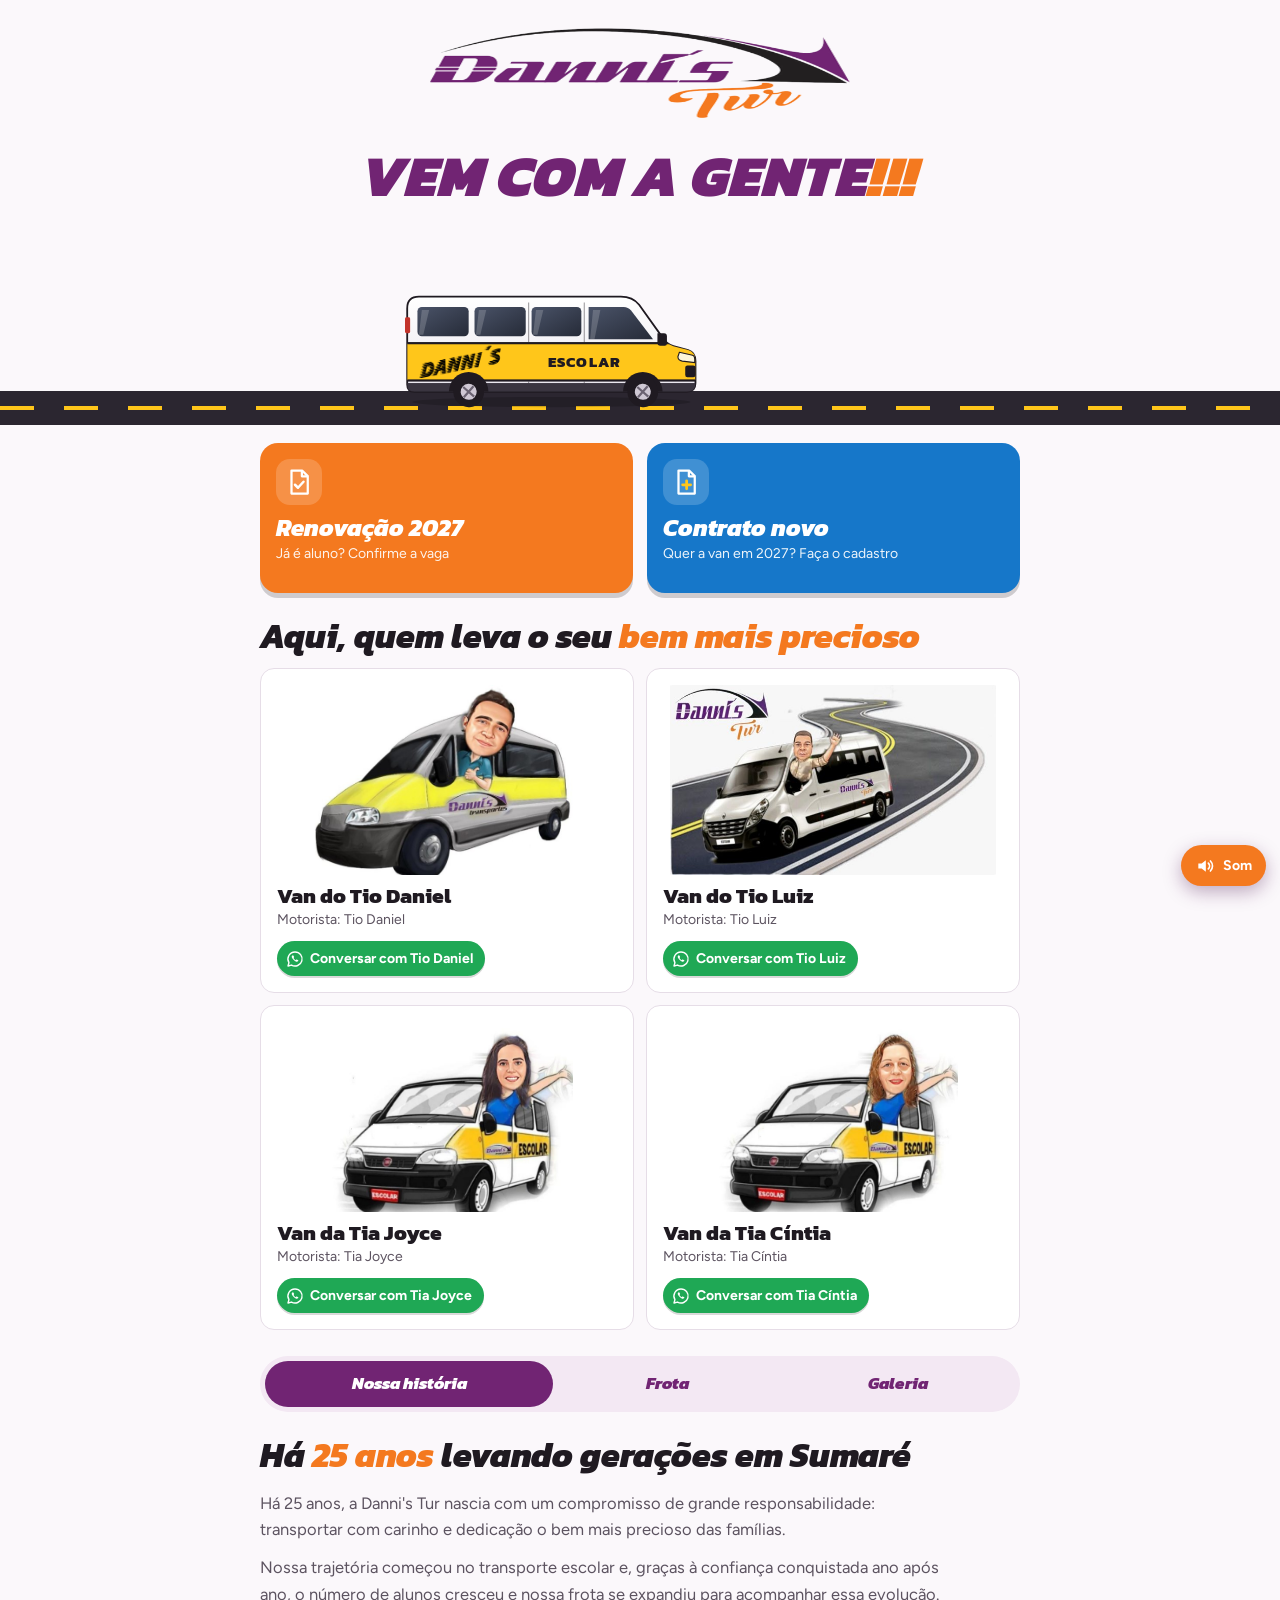
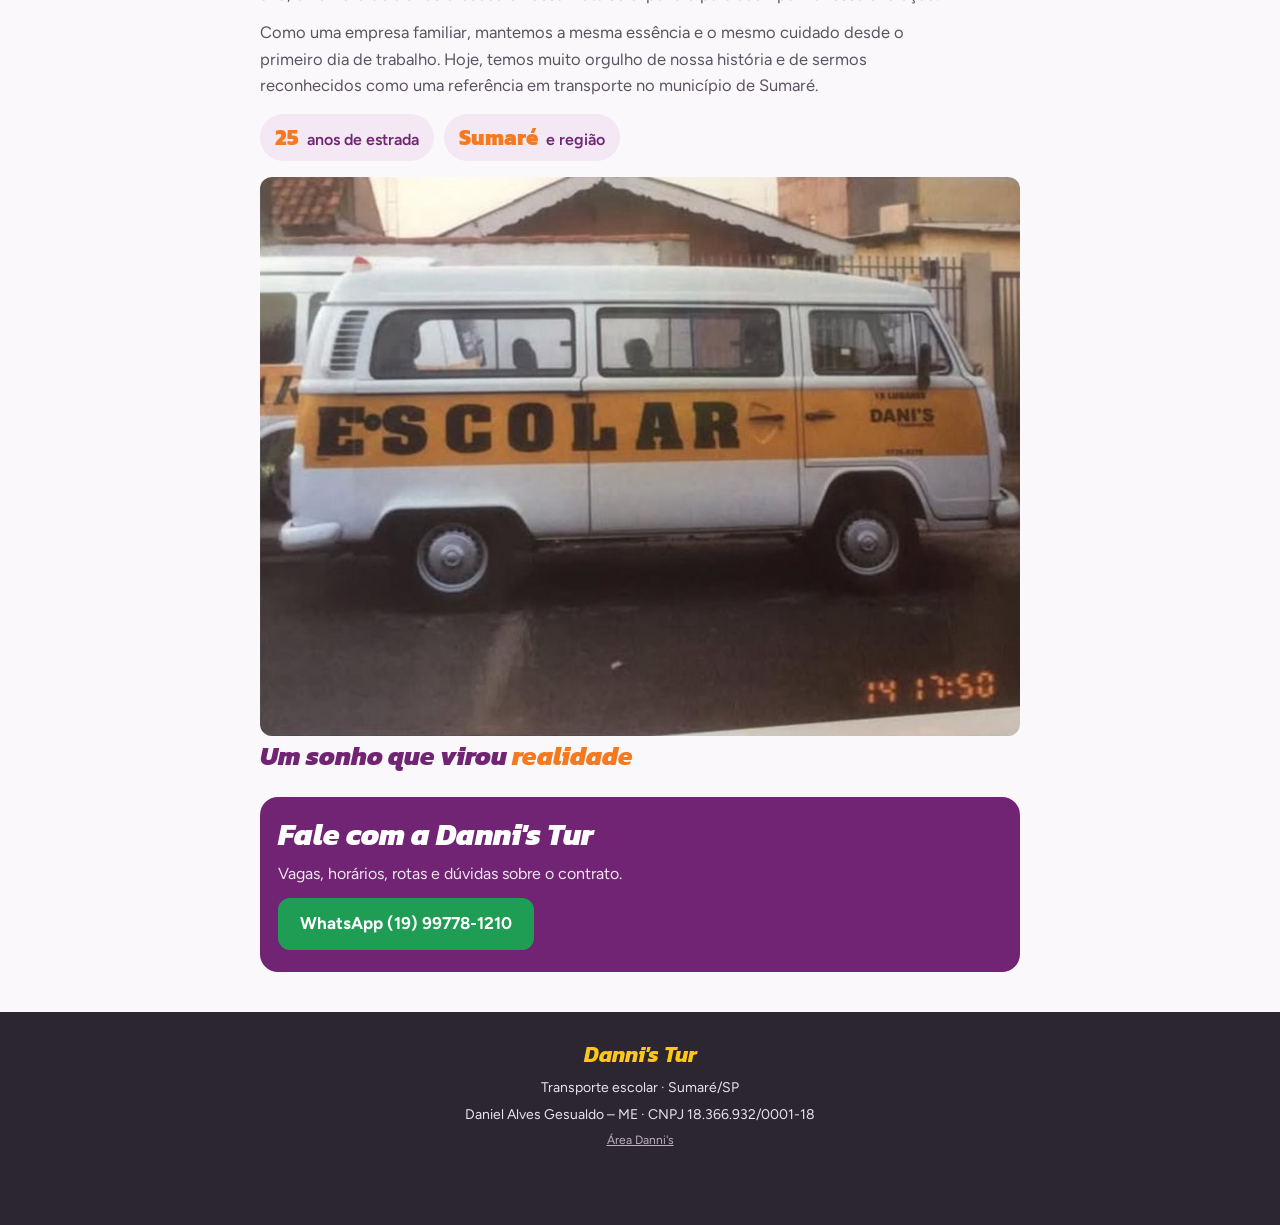
==== commit c584aea9: "Novo ícone do app (van Danni's Tur 'Vem com a gente') Co-Authored-By: Claude Opus 5.5 <noreply@anthr" ====
--- a/index.html
+++ b/index.html
@@ -17,9 +17,9 @@
 <meta name="theme-color" content="#712473">
 <meta name="apple-mobile-web-app-capable" content="yes">
 <meta name="apple-mobile-web-app-title" content="Danni's Tur">
-<link rel="manifest" href="manifest.json">
-<link rel="icon" href="icone.png">
-<link rel="apple-touch-icon" href="van/icone-app.png">
+<link rel="manifest" href="manifest.json?v=2">
+<link rel="icon" href="icones/favicon-64.png">
+<link rel="apple-touch-icon" href="icones/apple-180.png">
 <link rel="preconnect" href="https://fonts.googleapis.com">
 <link rel="preconnect" href="https://fonts.gstatic.com" crossorigin>
 <link rel="stylesheet" href="https://fonts.googleapis.com/css2?family=Kanit:ital,wght@0,600;0,800;1,700;1,800;1,900&family=Figtree:wght@400;500;600;700&display=swap">
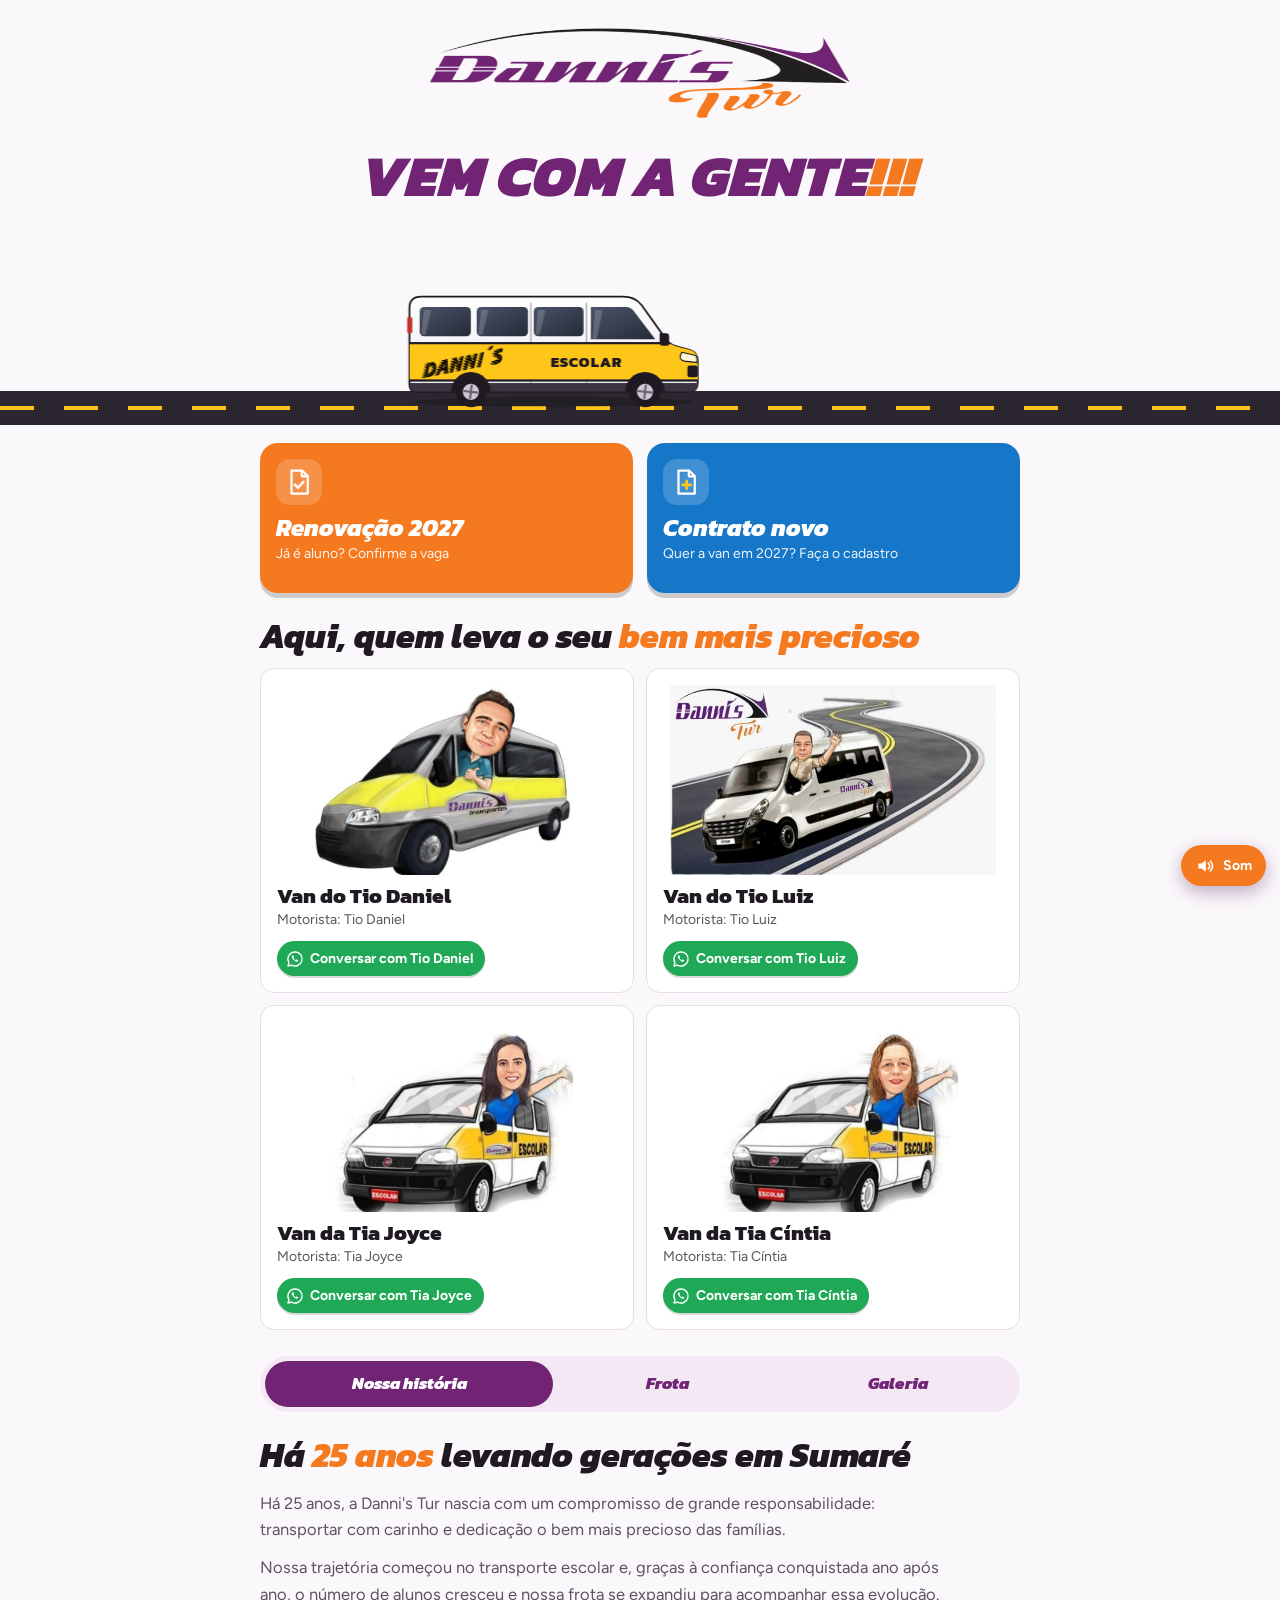
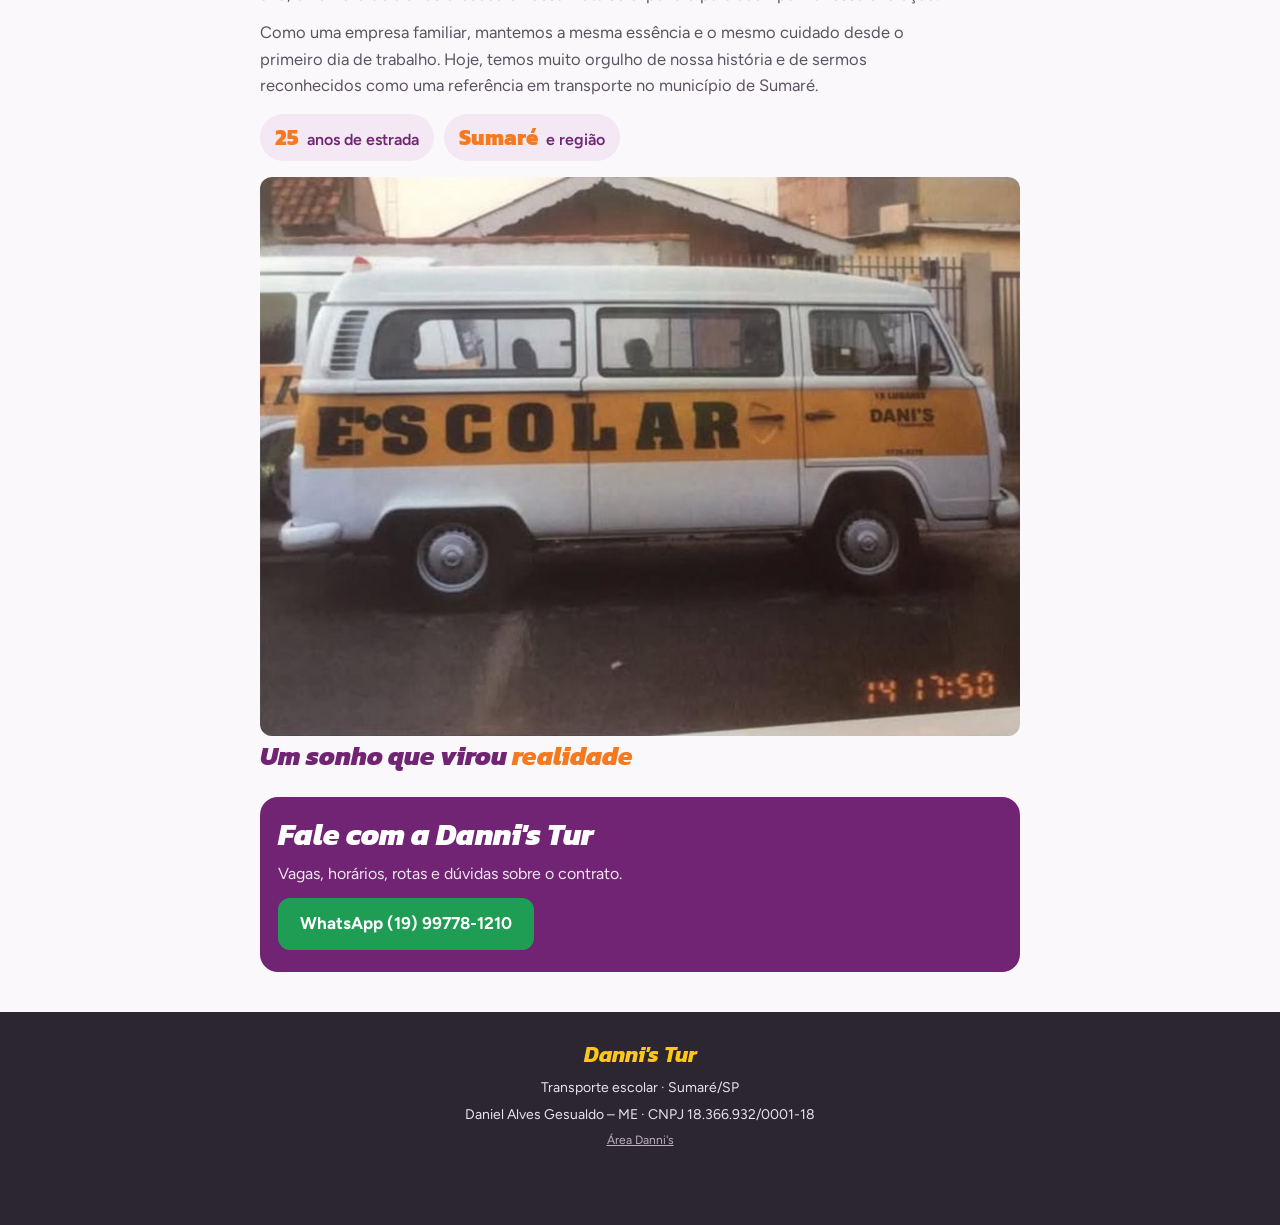
==== commit 61683320: "Galeria: mais 9 fotos (14 no total) Co-Authored-By: Claude Opus 5.5 <noreply@anthropic.com> Claude-S" ====
--- a/index.html
+++ b/index.html
@@ -151,11 +151,20 @@
 
   /* galeria: as fotos só baixam quando a aba é aberta; tocar amplia (arrasta pro lado pra passar) */
   const GALERIA = [
-    {f:"foto5", alt:"Equipe da Danni's Tur entre duas vans da empresa numa estrada de terra"},
-    {f:"foto4", alt:"Motoristas da Danni's Tur com moletons pretos DANNI'S na frente de uma van escolar"},
-    {f:"foto3", alt:"Tio Daniel e colegas de uniforme lilás da Danni's tomando café"},
-    {f:"foto2", alt:"Tio Daniel de uniforme da Danni's com amigos num evento"},
-    {f:"foto1", alt:"Tio Daniel de uniforme da Danni's num evento em Sumaré"}
+    {f:"foto5",  alt:"Equipe da Danni's Tur entre duas vans da empresa numa estrada de terra"},
+    {f:"foto4",  alt:"Motoristas da Danni's Tur com moletons pretos DANNI'S na frente de uma van escolar"},
+    {f:"foto6",  alt:"Van prata da Danni's Tur estacionada"},
+    {f:"foto7",  alt:"Van da Danni's Tur com a porta aberta e uma menina sorrindo num carrinho de supermercado"},
+    {f:"foto8",  alt:"Tio Daniel e uma menina sorrindo na frente da van da Danni's Tur"},
+    {f:"foto9",  alt:"Equipe da Danni's Tur de uniforme lilás ao lado de uma van"},
+    {f:"foto3",  alt:"Tio Daniel e colegas de uniforme lilás da Danni's tomando café"},
+    {f:"foto10", alt:"Tatuagem Danni's no braço do Tio Daniel"},
+    {f:"foto14", alt:"Menina mostrando Danni's desenhado no braço"},
+    {f:"foto2",  alt:"Tio Daniel de uniforme da Danni's com amigos num evento"},
+    {f:"foto1",  alt:"Tio Daniel de uniforme da Danni's num evento em Sumaré"},
+    {f:"foto11", alt:"Foto antiga: van escolar 03 da Danni's com faixa amarela ESCOLAR"},
+    {f:"foto12", alt:"Foto antiga: van branca 02 da Danni's Transportes, Sumaré"},
+    {f:"foto13", alt:"Foto antiga: micro-ônibus 19 da Danni's Transportes"}
   ];
   const galeria = (function(){
     let carregada = false, i = 0;
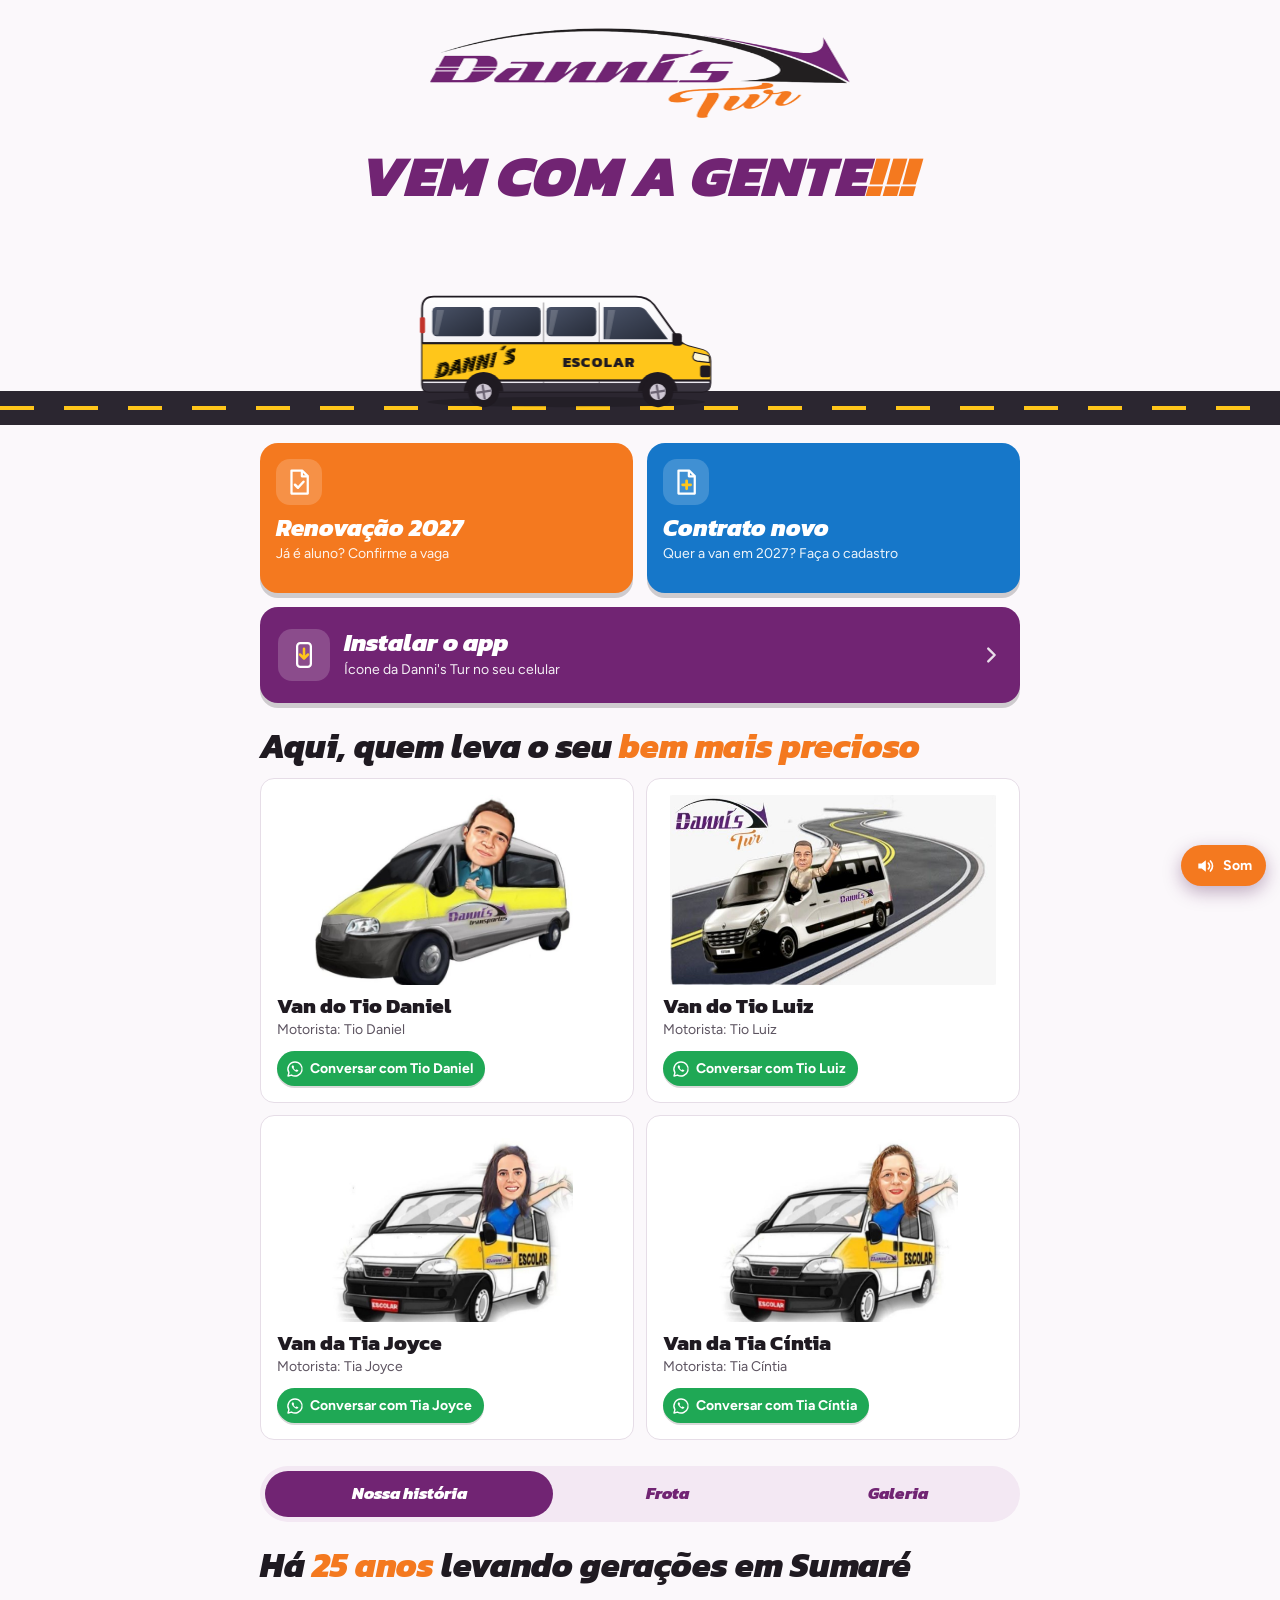
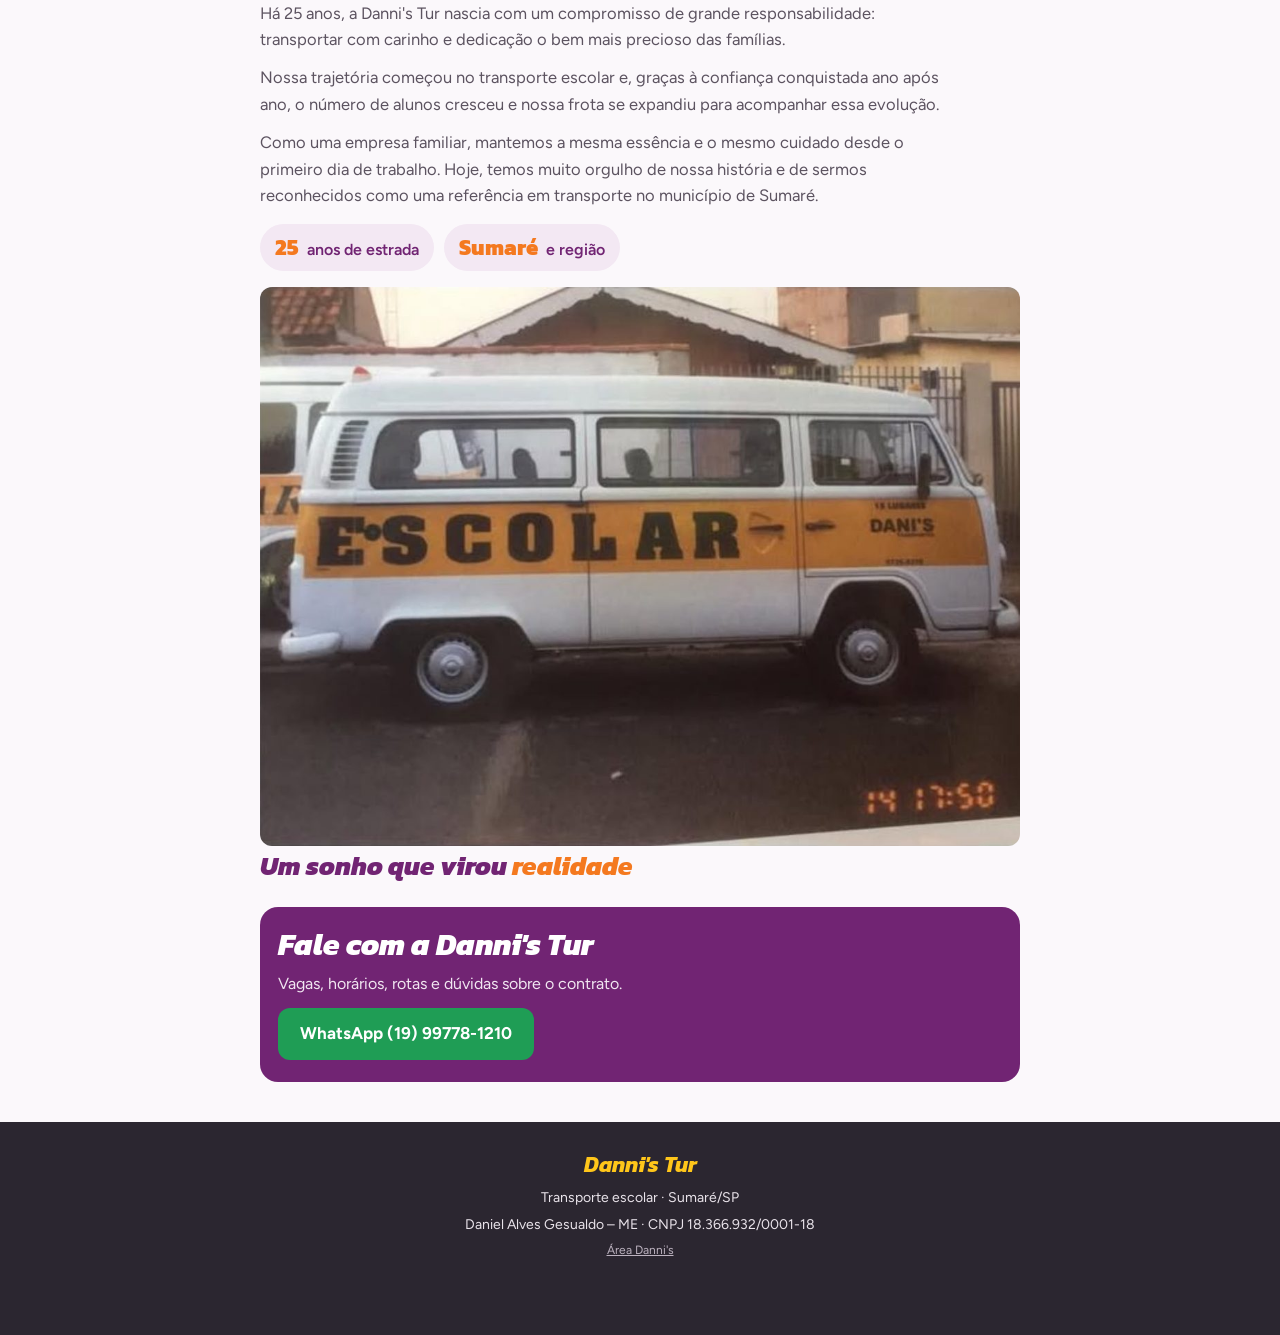
==== commit befb6a66: "Botão Instalar o app sempre visível (computador também, com passo a passo) Co-Authored-By: Claude Op" ====
--- a/index.html
+++ b/index.html
@@ -321,13 +321,16 @@
     let pedido = null;
     window.addEventListener("beforeinstallprompt", e => { e.preventDefault(); pedido = e; bt.hidden = false; });
     window.addEventListener("appinstalled", () => { bt.hidden = true; dica.hidden = true; });
-    if (ios || /android/i.test(navigator.userAgent)) bt.hidden = false;
+    const android = /android/i.test(navigator.userAgent);
+    bt.hidden = false;   // sempre à mostra (some só quando já está instalado)
     bt.onclick = async () => {
       if (pedido){ pedido.prompt(); try { await pedido.userChoice; } catch(e){} pedido = null; return; }
       dica.hidden = !dica.hidden;
       dica.innerHTML = ios
         ? "<b>No iPhone:</b> toque em <b>Compartilhar</b> (o quadrado com a setinha pra cima, embaixo no Safari) › <b>Adicionar à Tela de Início</b> › <b>Adicionar</b>."
-        : "<b>No Android:</b> toque nos <b>3 pontinhos</b> do navegador (em cima, à direita) › <b>Instalar app</b> ou <b>Adicionar à tela inicial</b>.";
+        : android
+        ? "<b>No Android:</b> toque nos <b>3 pontinhos</b> do navegador (em cima, à direita) › <b>Instalar app</b> ou <b>Adicionar à tela inicial</b>."
+        : "<b>No computador (Chrome ou Edge):</b> clique no ícone de instalar na barra de endereço (uma telinha com setinha, à direita) ou nos <b>3 pontinhos</b> › <b>Transmitir, salvar e compartilhar</b> › <b>Instalar página como app</b>.";
     };
   })();
 
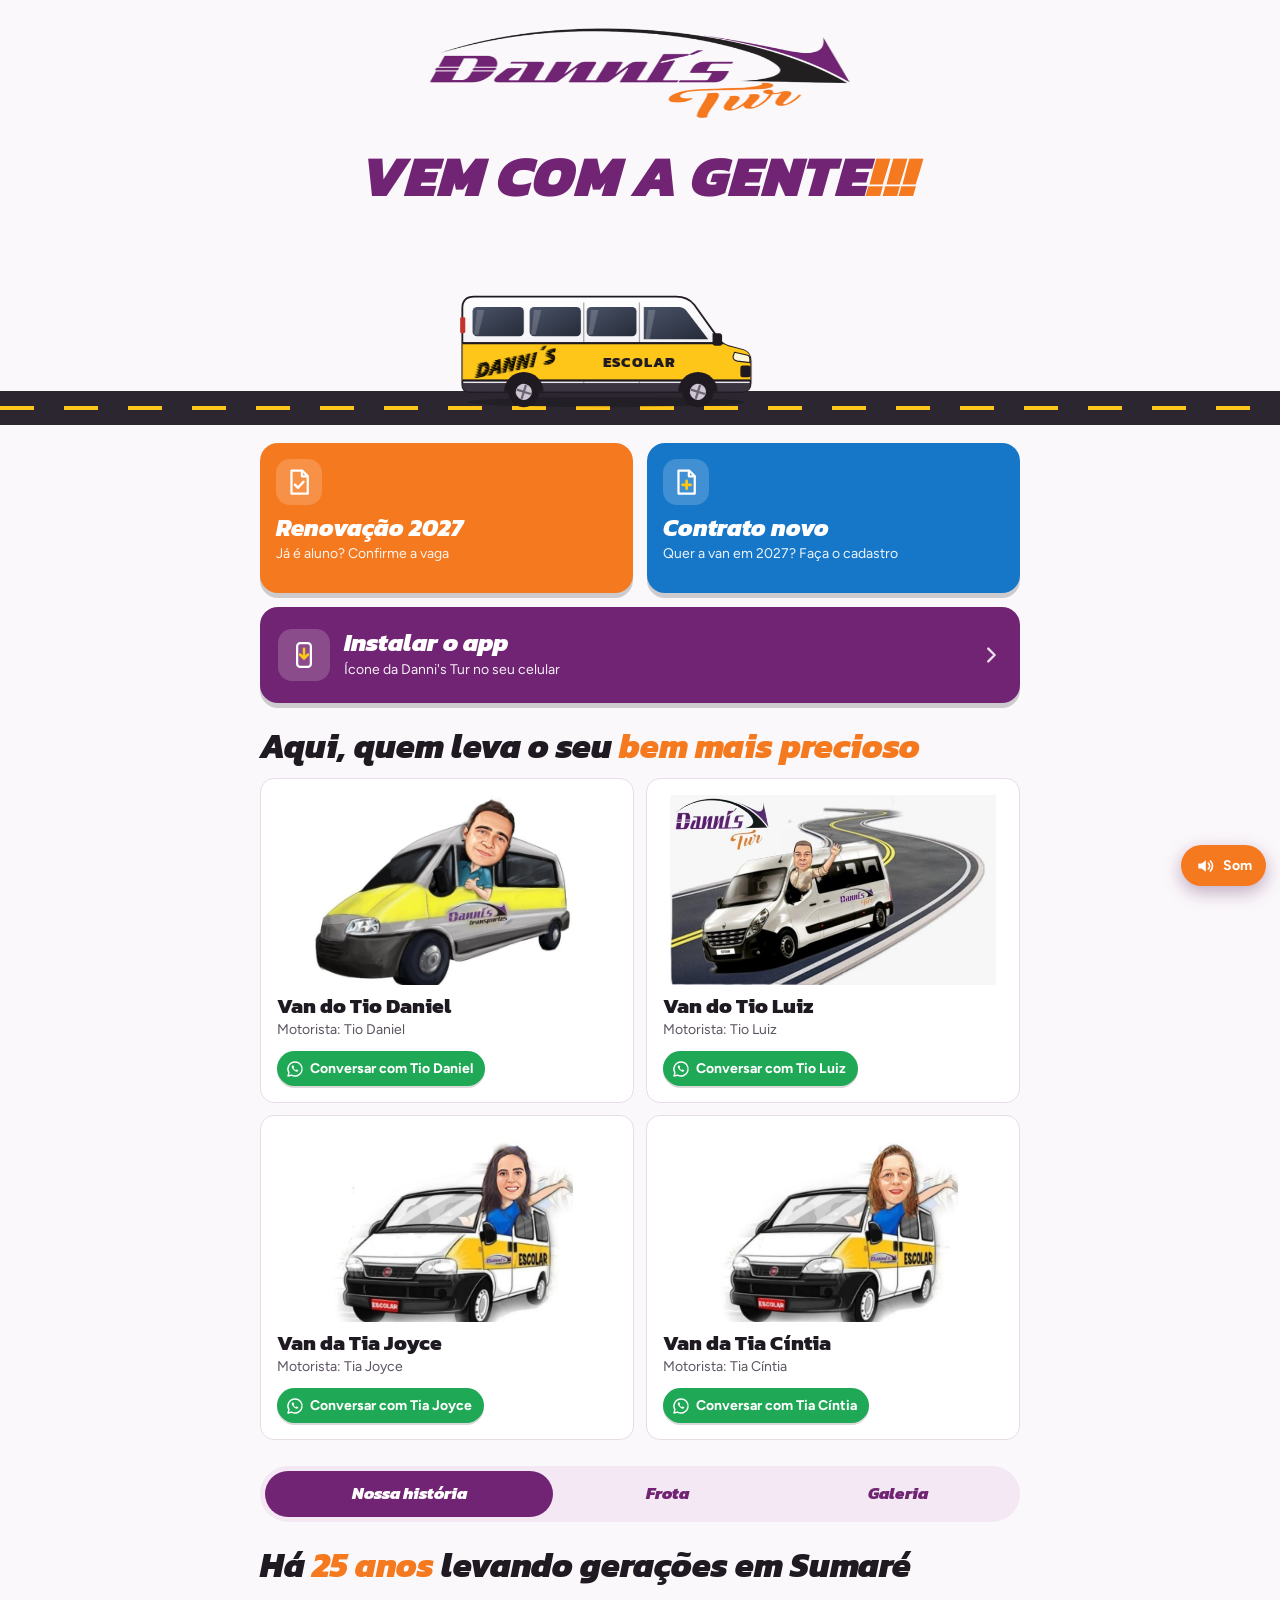
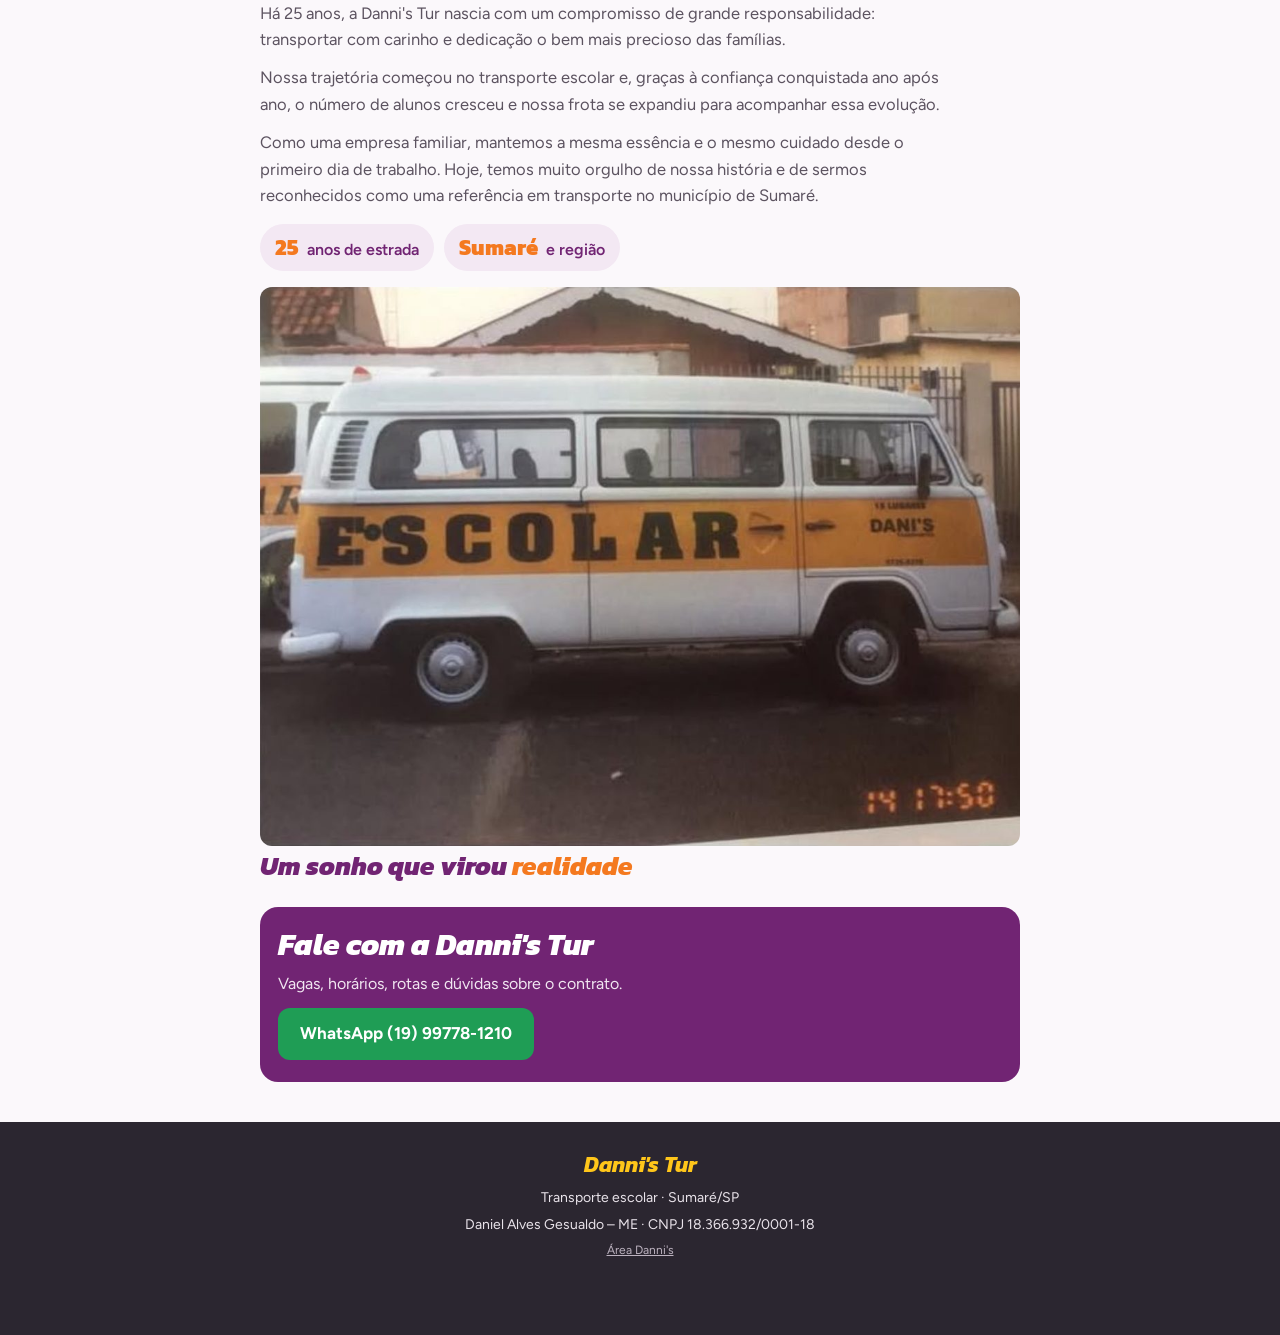
==== commit ce0db0e6: "Família assina pelo gov.br (baixa PDF já assinado pela Danni's, assina no assinador.iti.br e envia);" ====
--- a/index.html
+++ b/index.html
@@ -23,7 +23,7 @@
 <link rel="preconnect" href="https://fonts.googleapis.com">
 <link rel="preconnect" href="https://fonts.gstatic.com" crossorigin>
 <link rel="stylesheet" href="https://fonts.googleapis.com/css2?family=Kanit:ital,wght@0,600;0,800;1,700;1,800;1,900&family=Figtree:wght@400;500;600;700&display=swap">
-<link rel="stylesheet" href="estilo.css?v=20">
+<link rel="stylesheet" href="estilo.css?v=21">
 <style>body{margin:0} main.inicio{padding-block:24px 40px} main.inicio > .wrap{display:grid;gap:26px}</style>
 </head>
 <body>
--- a/estilo.css
+++ b/estilo.css
@@ -336,7 +336,8 @@
 /* assinatura feita com o dedo na tela */
 .ct-ass div{position:relative}
 .ct-assinatura{position:absolute;left:50%;bottom:100%;transform:translateX(-50%);height:62px;width:auto;max-width:95%}
-.ct-ass.assinado{margin-top:78px!important}
+.ct-ass.assinado{margin-top:14px!important;padding-top:70px}
+.pdf-gerar .contrato{padding:0}
 .ct-ass-info{font-size:10px;color:#555}
 .quadro-ass{display:grid;gap:8px}
 .quadro-ass h4{margin:0;font-family:var(--f-display);font-size:19px;color:var(--roxo)}
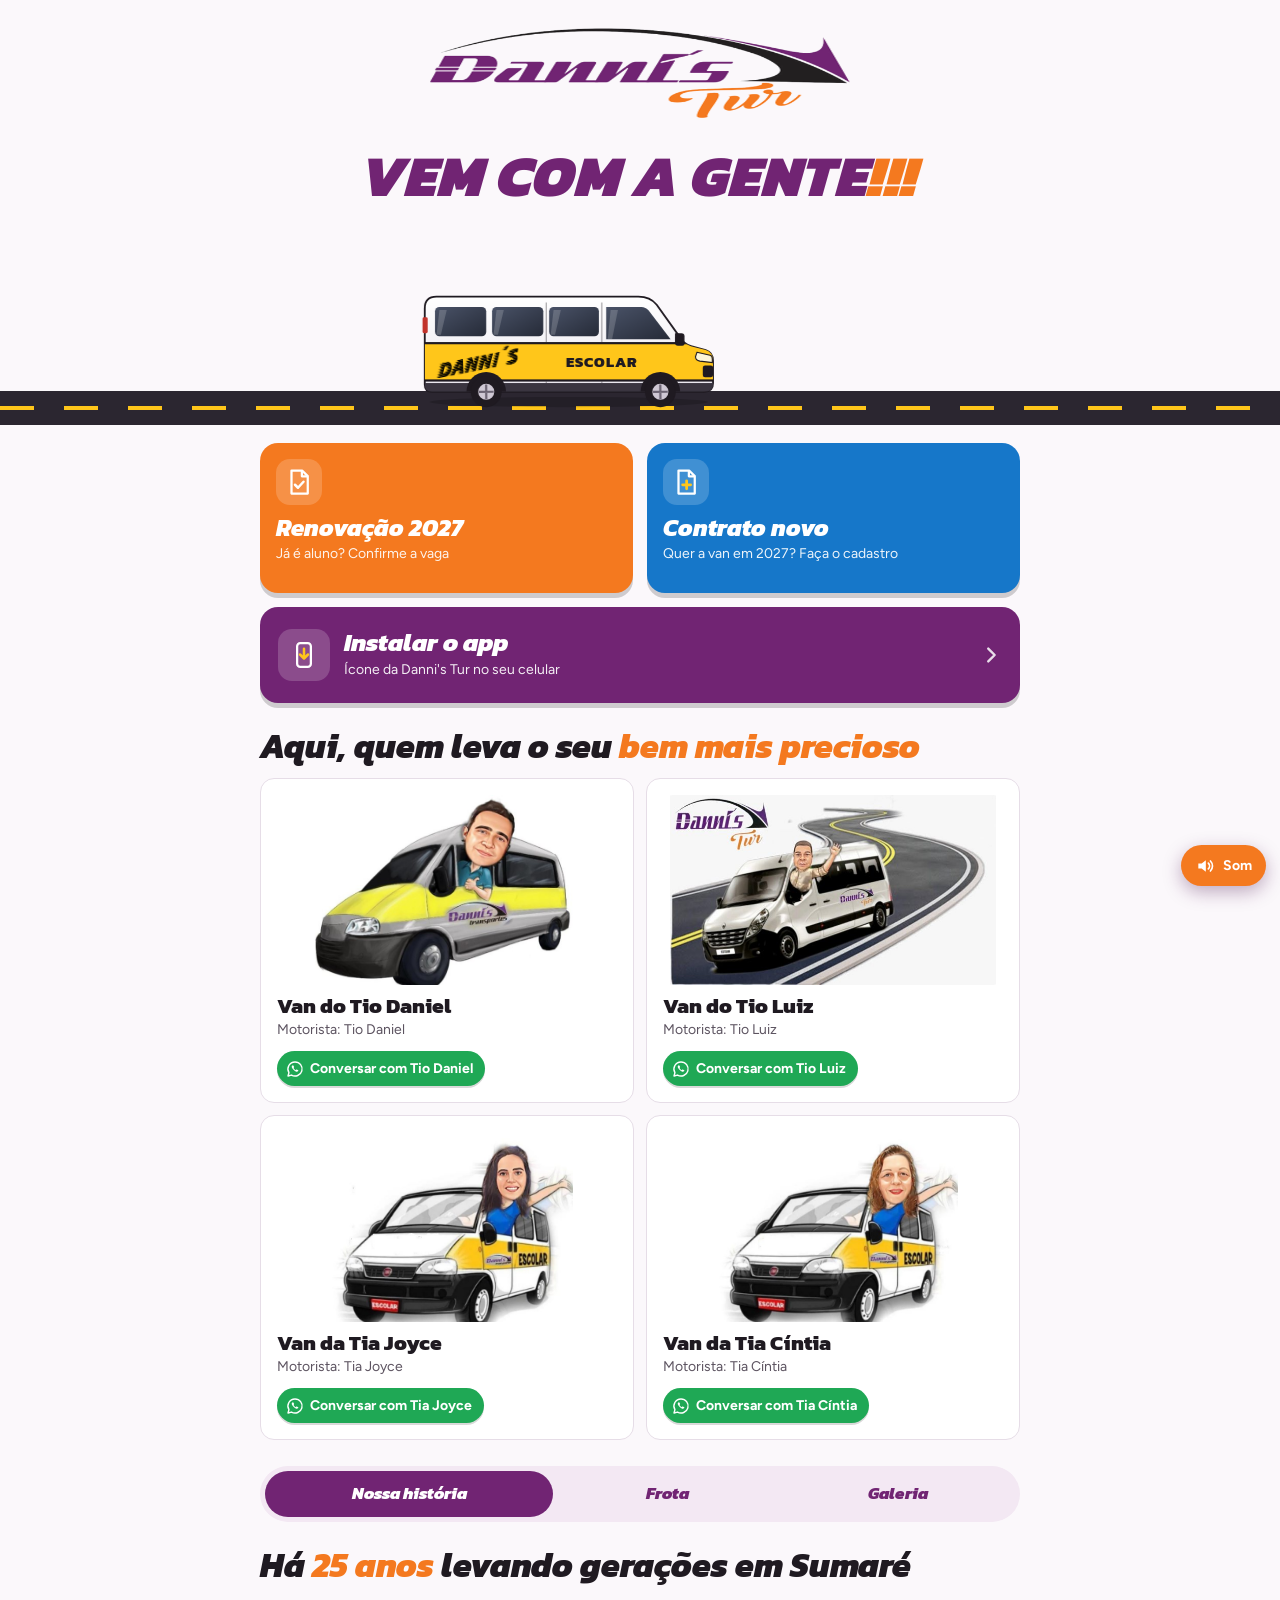
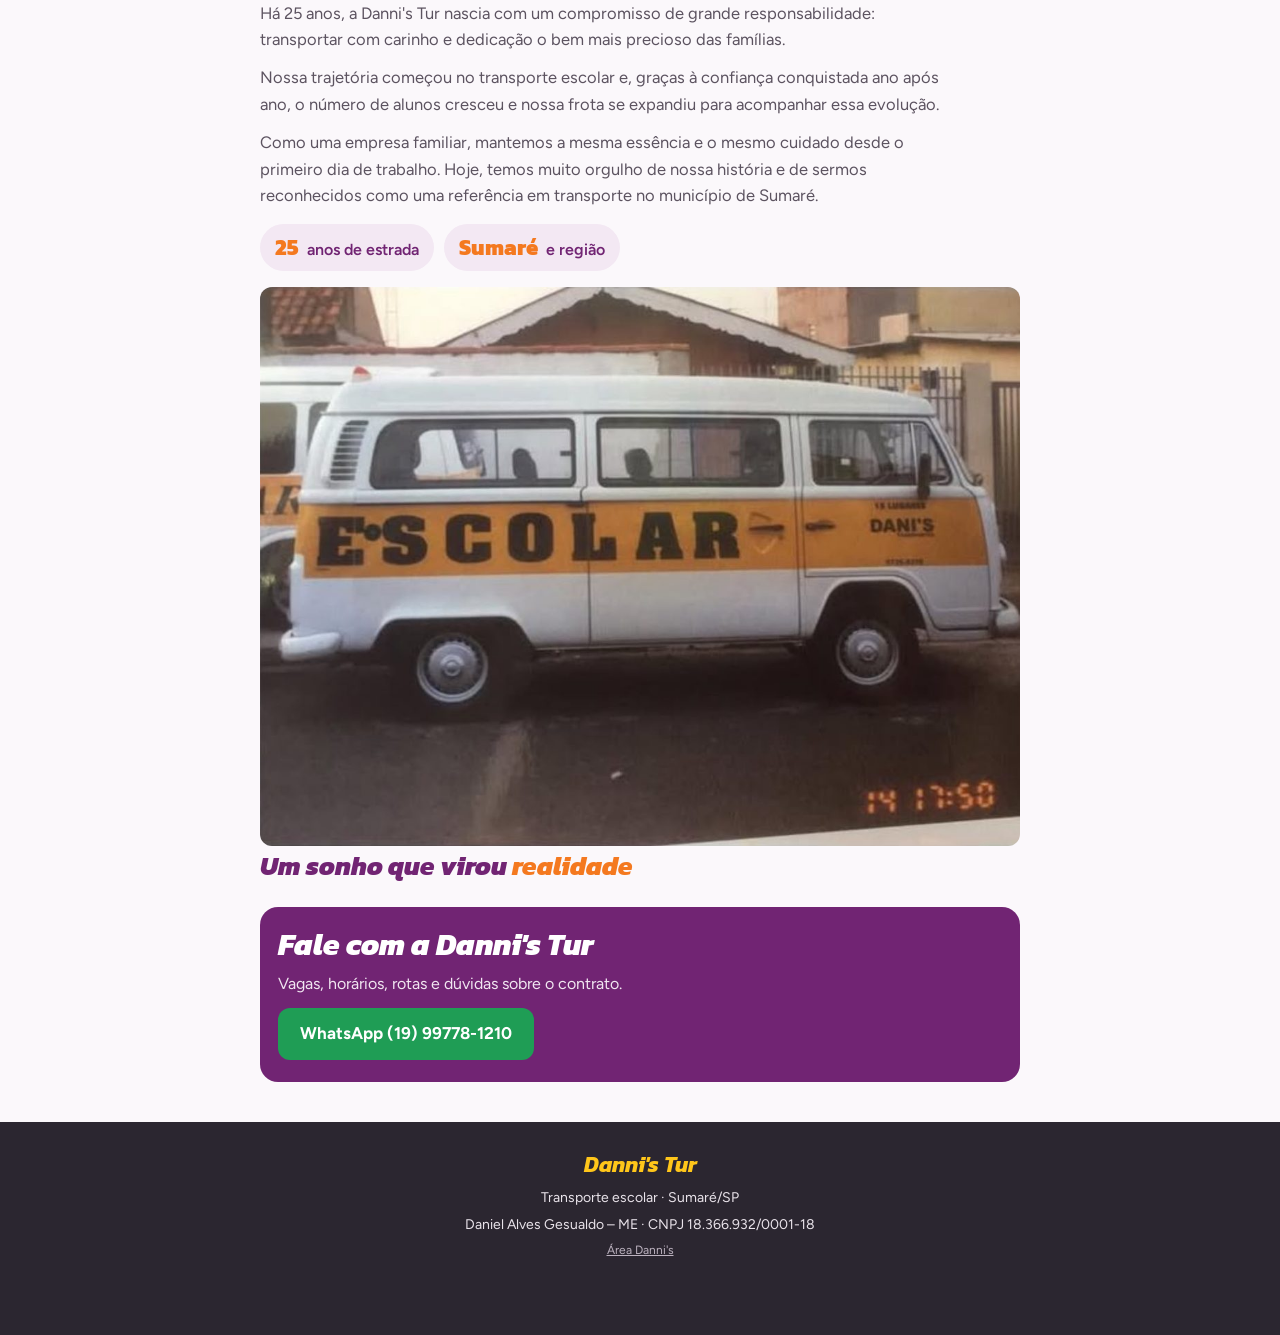
==== commit 3e530960: "Música de fundo baixinha em todas as páginas (menos a Área Danni's), botão Som em todas Co-Authored-" ====
--- a/index.html
+++ b/index.html
@@ -124,7 +124,7 @@
   <a href="admin.html">Área Danni's</a>
 </footer>
 
-<script src="comum.js?v=6"></script>
+<script src="comum.js?v=7"></script>
 <script>
 (function(){
   const $ = s => document.querySelector(s);
@@ -202,7 +202,7 @@
     } catch(e){}
     if (calmo){ fumaca.innerHTML = '<div class="fumo-txt fixo">25 anos</div>'; return; }   // quem pediu menos movimento vê a van parada no meio
     estrada.classList.add("js");
-    const som = criaSom();
+    const som = {toca(){}, para(){}};   // a música de fundo fica no comum.js (todas as páginas)
     const T = {entra: 3400, parada: 2200, sai: 7600, vazio: 1400};
     const ciclo = T.entra + T.parada + T.sai + T.vazio;
     const outQuart = t => 1 - Math.pow(1 - t, 4), inQuad = t => t * t;
@@ -262,54 +262,6 @@
       fumaca.appendChild(p); p.addEventListener("animationend", () => p.remove());
     }
 
-    /* barulho de ônibus a diesel de verdade (arquivo som-onibus.mp3, 14,6 s = uma volta da animação):
-       motor chegando, chiado do freio, "tsssh" do freio a ar, buzina "fóm-fóm" e motor saindo.
-       Toca depois do primeiro toque na tela; o botão "Som" liga e desliga (fica lembrado) */
-    function criaSom(){
-      let ac = null, mestre = null, buf = null, fonte = null, carregando = false, bufM = null, musica = null;
-      const ligado = () => { try { return localStorage.getItem("dt-som") !== "off"; } catch(e){ return true; } };
-      const grava = v => { try { localStorage.setItem("dt-som", v); } catch(e){} };
-      async function carrega(){
-        if (buf || carregando || !ac) return; carregando = true;
-        try { const a = await (await fetch("musica-fofa.mp3?v=1")).arrayBuffer(); bufM = await new Promise((ok, erro) => ac.decodeAudioData(a, ok, erro)); } catch(e){}
-      }
-      // musiquinha infantil original (caixinha de música) de fundo, baixinha, repetindo sem emenda
-      function tocaMusica(){
-        if (musica || !bufM || !ac || ac.state !== "running" || document.hidden) return;
-        const f = ac.createBufferSource(), g = ac.createGain();
-        f.buffer = bufM; f.loop = true; f.loopStart = 0; f.loopEnd = Math.min(bufM.duration, 64 * 60 / 112);
-        g.gain.value = .13; f.connect(g); g.connect(mestre); f.start(); musica = f;
-      }
-      function acorda(){
-        try {
-          if (navigator.audioSession) navigator.audioSession.type = "playback";   // iPhone: toca mesmo no silencioso (Safari 17+)
-          ac = ac || new (window.AudioContext || window.webkitAudioContext)();
-          if (!mestre){ mestre = ac.createGain(); mestre.gain.value = ligado() ? 1 : 0; mestre.connect(ac.destination); }
-          if (ac.state !== "running") ac.resume();
-          const b = ac.createBuffer(1, 1, 22050), z = ac.createBufferSource(); z.buffer = b; z.connect(ac.destination); z.start(0);   // destrava o áudio no iPhone
-          carrega();
-        } catch(e){}
-      }
-      ["pointerdown", "touchend", "click", "keydown"].forEach(ev => document.addEventListener(ev, acorda, {passive:true}));
-      function para(){ if (fonte){ try { fonte.stop(); } catch(e){} fonte = null; } }
-      document.addEventListener("visibilitychange", () => { if (document.hidden && musica){ try { musica.stop(); } catch(e){} musica = null; } });
-      function toca(seg, dur){   // começa o som no segundo "seg" da volta
-        tocaMusica(); return;   // só a música (sem motor e buzina)
-        if (fonte || !buf || !ac || ac.state !== "running" || document.hidden) return;
-        if (dur === undefined && seg > buf.duration - 1.5) return;
-        const f = ac.createBufferSource(); f.buffer = buf; f.connect(mestre);
-        f.onended = () => { if (fonte === f) fonte = null; };
-        f.start(0, seg, dur); fonte = f;
-        if (dur !== undefined) fonte = null;   // buzinada avulsa não trava o som da volta
-      }
-      const bt = $("#som"); bt.setAttribute("aria-pressed", ligado());
-      bt.addEventListener("click", e => {
-        e.stopPropagation(); acorda();
-        const on = !ligado(); grava(on ? "on" : "off"); bt.setAttribute("aria-pressed", on);
-        if (mestre) mestre.gain.setTargetAtTime(on ? 1 : 0, ac.currentTime, .05);
-      });
-      return {toca, para};
-    }
   })();
 
   /* ---------- instalar o app (Android: botão do sistema; iPhone: passo a passo) ---------- */
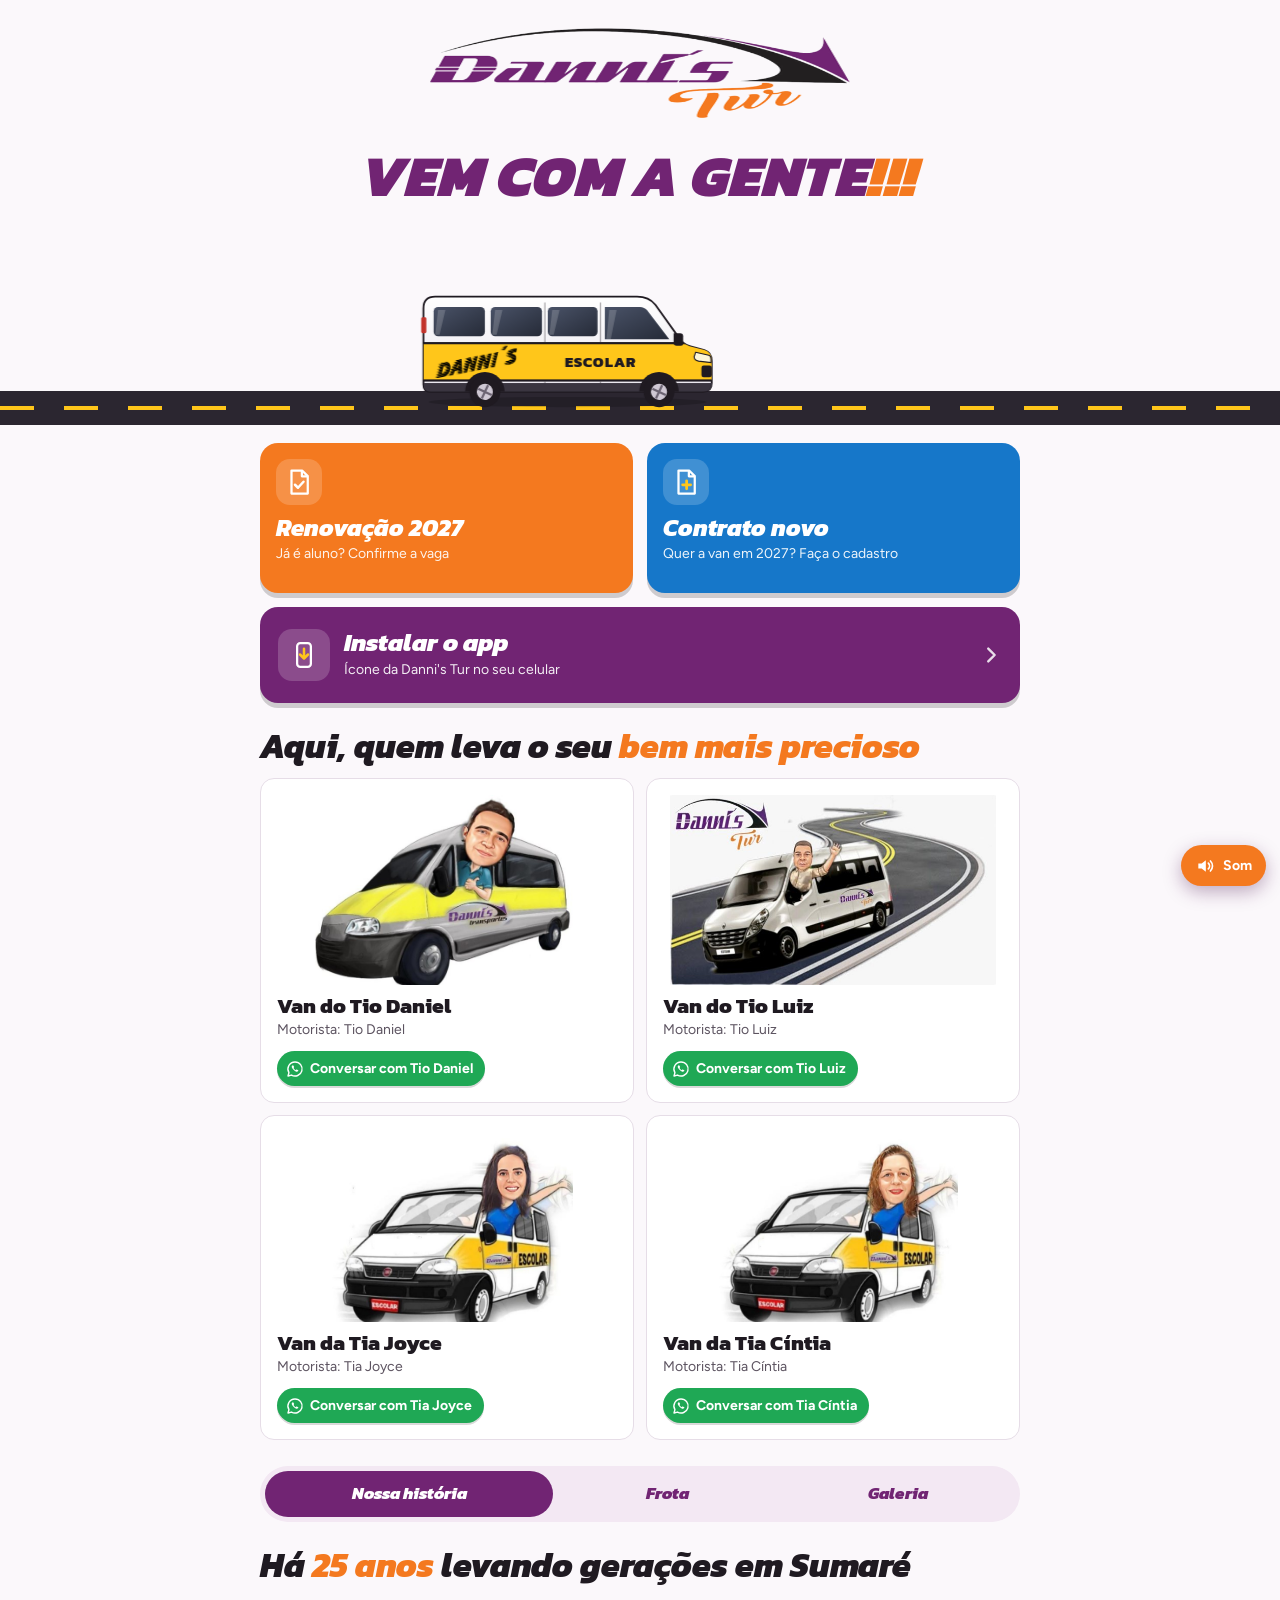
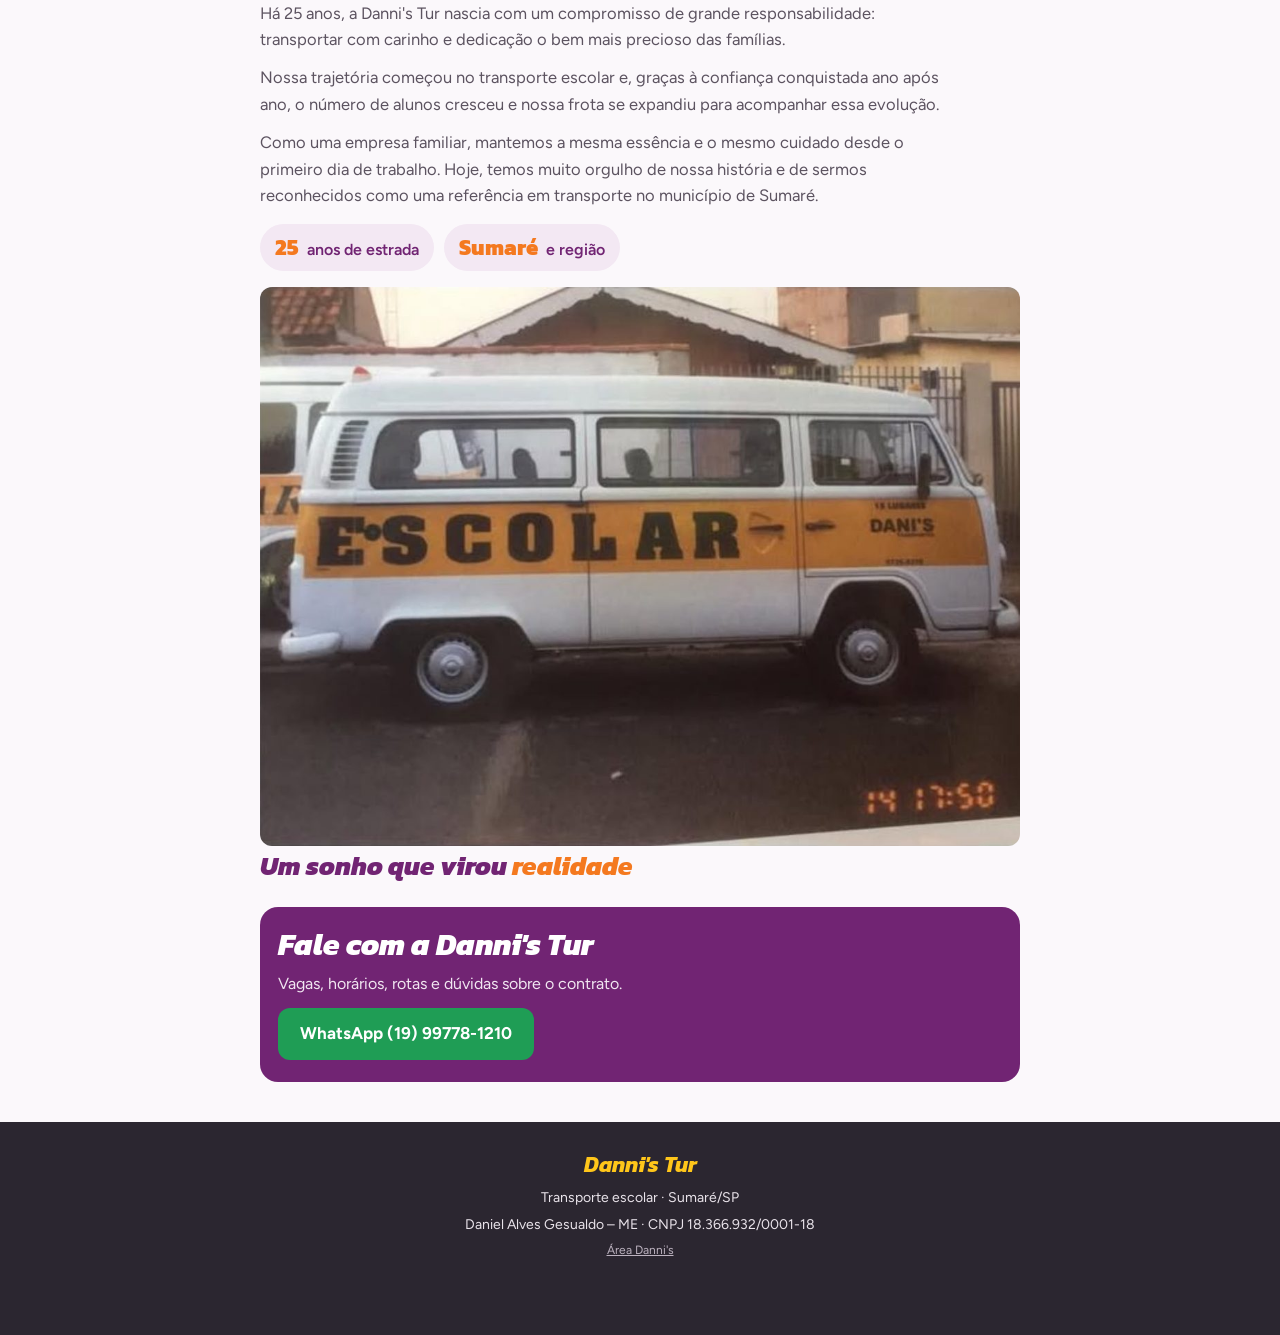
==== commit a85c3c8d: "Nova imagem de prévia do link (WhatsApp) com a arte 'Vem com a gente' Co-Authored-By: Claude Opus 5." ====
--- a/index.html
+++ b/index.html
@@ -6,9 +6,9 @@
 <title>Danni's Tur · Transporte escolar em Sumaré</title>
 <meta name="description" content="Danni's Tur: transporte escolar em Sumaré há 25 anos, levando gerações. Vem com a gente!">
 <meta property="og:type" content="website">
-<meta property="og:title" content="Danni's Tur · Transporte escolar">
-<meta property="og:description" content="Há 25 anos levando gerações em Sumaré. Vem com a gente!">
-<meta property="og:image" content="https://murilodannis123-lang.github.io/dannis-tur/og.png?v=2">
+<meta property="og:title" content="Danni's Tur · o app da nossa van escolar 🚐">
+<meta property="og:description" content="25 anos levando gerações em Sumaré. Renovação, contrato, fotos e contato dos tios na palma da mão. Vem com a gente!">
+<meta property="og:image" content="https://murilodannis123-lang.github.io/dannis-tur/og.jpg?v=3">
 <meta property="og:image:width" content="1200">
 <meta property="og:image:height" content="630">
 <meta property="og:url" content="https://murilodannis123-lang.github.io/dannis-tur/">
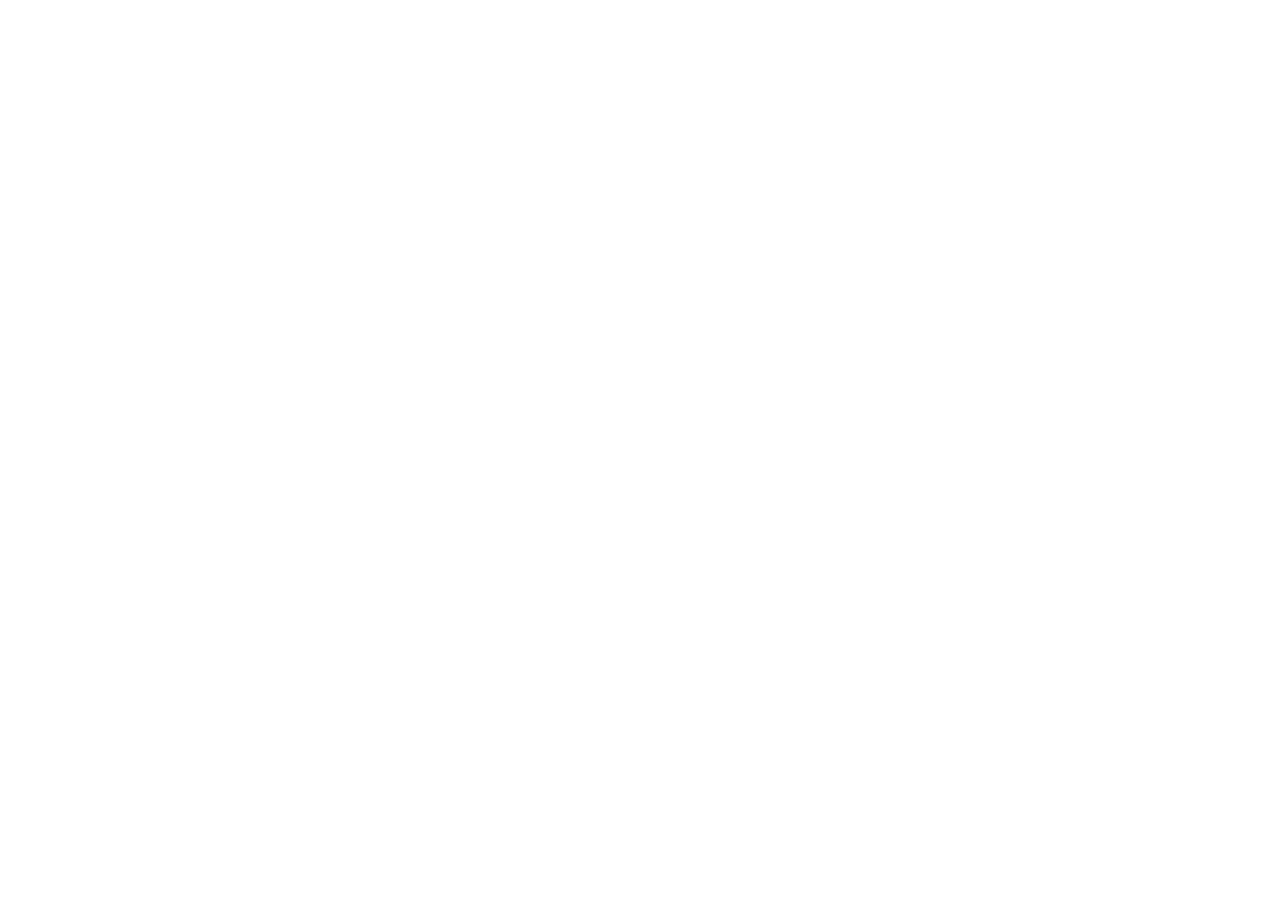
==== commit 828967a7: "Redireciona o endereço antigo pra dannistur.github.io Co-Authored-By: Claude Opus 5.5 <noreply@anthr" ====
--- a/index.html
+++ b/index.html
@@ -1,317 +1,17 @@
 <!doctype html>
-<html lang="pt-BR">
-<head>
-<meta charset="utf-8">
-<meta name="viewport" content="width=device-width, initial-scale=1, viewport-fit=cover">
-<title>Danni's Tur · Transporte escolar em Sumaré</title>
-<meta name="description" content="Danni's Tur: transporte escolar em Sumaré há 25 anos, levando gerações. Vem com a gente!">
-<meta property="og:type" content="website">
-<meta property="og:title" content="Danni's Tur · o app da nossa van escolar 🚐">
-<meta property="og:description" content="25 anos levando gerações em Sumaré. Renovação, contrato, fotos e contato dos tios na palma da mão. Vem com a gente!">
-<meta property="og:image" content="https://murilodannis123-lang.github.io/dannis-tur/og.jpg?v=3">
-<meta property="og:image:width" content="1200">
-<meta property="og:image:height" content="630">
-<meta property="og:url" content="https://murilodannis123-lang.github.io/dannis-tur/">
-<meta property="og:site_name" content="Danni's Tur">
-<meta name="twitter:card" content="summary_large_image">
-<meta name="theme-color" content="#712473">
-<meta name="apple-mobile-web-app-capable" content="yes">
-<meta name="apple-mobile-web-app-title" content="Danni's Tur">
-<link rel="manifest" href="manifest.json?v=2">
-<link rel="icon" href="icones/favicon-64.png">
-<link rel="apple-touch-icon" href="icones/apple-180.png">
-<link rel="preconnect" href="https://fonts.googleapis.com">
-<link rel="preconnect" href="https://fonts.gstatic.com" crossorigin>
-<link rel="stylesheet" href="https://fonts.googleapis.com/css2?family=Kanit:ital,wght@0,600;0,800;1,700;1,800;1,900&family=Figtree:wght@400;500;600;700&display=swap">
-<link rel="stylesheet" href="estilo.css?v=21">
-<style>body{margin:0} main.inicio{padding-block:24px 40px} main.inicio > .wrap{display:grid;gap:26px}</style>
-</head>
-<body>
-<header class="hero">
-  <img class="logo" src="logo.png" alt="Danni's Tur" width="750" height="160">
-  <div class="slogan" aria-label="Vem com a gente!">VEM COM A GENTE<span>!!!</span></div>
-</header>
-
-<div class="estrada" aria-hidden="true">
-  <div class="van" id="van"><img src="img/van-dannis.svg" alt="" width="410" height="172"></div>
-  <div class="fumaca" id="fumaca"></div>
-</div>
-
-<main class="inicio">
-  <div class="wrap">
-
-    <div class="inicio-acoes">
-      <a class="acao quad renov" href="renovacao.html">
-        <span class="ic"><svg viewBox="0 0 24 24" aria-hidden="true"><path d="M6 2.8h8.5L19 7.3v13.9H6z" fill="none" stroke="#fff" stroke-width="1.8" stroke-linejoin="round"/><path d="M14.3 2.8v4.6H19" fill="none" stroke="#fff" stroke-width="1.8" stroke-linejoin="round"/><path d="M8.8 14.2l2.4 2.4 4.4-4.8" fill="none" stroke="#fff" stroke-width="2" stroke-linecap="round" stroke-linejoin="round"/></svg></span>
-        <span><b>Renovação 2027</b><small>Já é aluno? Confirme a vaga</small></span>
-      </a>
-      <a class="acao quad novo" href="renovacao.html?novo">
-        <span class="ic"><svg viewBox="0 0 24 24" aria-hidden="true"><path d="M6 2.8h8.5L19 7.3v13.9H6z" fill="none" stroke="#fff" stroke-width="1.8" stroke-linejoin="round"/><path d="M14.3 2.8v4.6H19" fill="none" stroke="#fff" stroke-width="1.8" stroke-linejoin="round"/><path d="M12.5 11v6.4M9.3 14.2h6.4" stroke="#ffc61a" stroke-width="2.2" stroke-linecap="round"/></svg></span>
-        <span><b>Contrato novo</b><small>Quer a van em 2027? Faça o cadastro</small></span>
-      </a>
-      <button type="button" class="acao instalar" id="instalar" hidden>
-        <span class="ic"><svg viewBox="0 0 24 24" aria-hidden="true"><rect x="6.5" y="2.5" width="11" height="19" rx="2.5" fill="none" stroke="#fff" stroke-width="1.8"/><path d="M12 7v7.5M8.8 11.6 12 14.8l3.2-3.2" fill="none" stroke="#ffc61a" stroke-width="2" stroke-linecap="round" stroke-linejoin="round"/></svg></span>
-        <span><b>Instalar o app</b><small>Ícone da Danni's Tur no seu celular</small></span>
-        <svg class="seta" viewBox="0 0 24 24" aria-hidden="true"><path d="M9 5l7 7-7 7" fill="none" stroke="#fff" stroke-width="2.6" stroke-linecap="round" stroke-linejoin="round"/></svg>
-      </button>
-    </div>
-    <div class="dica-instalar" id="dicaInstalar" hidden></div>
-
-    <section class="motoristas" aria-labelledby="t-mot">
-      <h2 id="t-mot">Aqui, quem leva o seu <em>bem mais precioso</em></h2>
-      <div class="frota" id="frota"></div>
-    </section>
-
-    <div class="abas" role="tablist" aria-label="Sobre a Danni's Tur">
-      <button type="button" role="tab" id="tab-historia" aria-controls="p-historia" aria-selected="true">Nossa história</button>
-      <button type="button" role="tab" id="tab-frota" aria-controls="p-frota" aria-selected="false" tabindex="-1">Frota</button>
-      <button type="button" role="tab" id="tab-galeria" aria-controls="p-galeria" aria-selected="false" tabindex="-1">Galeria</button>
-    </div>
-
-    <section class="painel" id="p-historia" role="tabpanel" aria-labelledby="tab-historia">
-      <h2>Há <em>25 anos</em> levando gerações em Sumaré</h2>
-      <div class="texto-historia">
-        <p>Há 25 anos, a Danni's Tur nascia com um compromisso de grande responsabilidade: transportar com carinho e dedicação o bem mais precioso das famílias.</p>
-        <p>Nossa trajetória começou no transporte escolar e, graças à confiança conquistada ano após ano, o número de alunos cresceu e nossa frota se expandiu para acompanhar essa evolução.</p>
-        <p>Como uma empresa familiar, mantemos a mesma essência e o mesmo cuidado desde o primeiro dia de trabalho. Hoje, temos muito orgulho de nossa história e de sermos reconhecidos como uma referência em transporte no município de Sumaré.</p>
-      </div>
-      <div class="selos claros">
-        <div class="selo"><b>25</b> anos de estrada</div>
-        <div class="selo"><b>Sumaré</b> e região</div>
-      </div>
-      <div class="fotos">
-        <figure><img src="img/kombi-antiga.jpg" alt="Kombi escolar branca com faixa amarela escrito ESCOLAR e DANI'S" width="1100" height="809" loading="lazy"><figcaption class="sonho">Um sonho que virou <em>realidade</em></figcaption></figure>
-      </div>
-    </section>
-
-    <section class="painel" id="p-frota" role="tabpanel" aria-labelledby="tab-frota" hidden>
-      <h2>Nossa <em>frota</em></h2>
-      <figure class="foto-frota"><img src="img/frota.jpg" alt="Vans da Danni's Tur estacionadas lado a lado" width="960" height="539" loading="lazy"></figure>
-    </section>
-
-    <section class="painel" id="p-galeria" role="tabpanel" aria-labelledby="tab-galeria" hidden>
-      <h2>Nossa <em>galeria</em></h2>
-      <div class="galeria" id="galeria"></div>
-    </section>
-
-    <dialog class="lightbox" id="lightbox" aria-label="Foto ampliada">
-      <img id="lbImg" alt="">
-      <button type="button" class="lb-bt lb-fecha" id="lbFecha" aria-label="Fechar">✕</button>
-      <button type="button" class="lb-bt lb-ant" id="lbAnt" aria-label="Foto anterior">‹</button>
-      <button type="button" class="lb-bt lb-prox" id="lbProx" aria-label="Próxima foto">›</button>
-      <span class="lb-cont" id="lbCont"></span>
-    </dialog>
-
-    <section class="contato">
-      <h2>Fale com a Danni's Tur</h2>
-      <p>Vagas, horários, rotas e dúvidas sobre o contrato.</p>
-      <a class="btn btn-zap" href="https://wa.me/5519997781210" target="_blank" rel="noopener">WhatsApp (19) 99778-1210</a>
-    </section>
-
-  </div>
-</main>
-
-<button type="button" class="som" id="som" aria-pressed="true" aria-label="Ligar ou desligar o som da van">
-  <svg class="off" viewBox="0 0 24 24" aria-hidden="true"><path d="M4 9h4l5-4v14l-5-4H4z" fill="currentColor"/><path d="M17 9l5 6M22 9l-5 6" stroke="currentColor" stroke-width="2" stroke-linecap="round"/></svg>
-  <svg class="on" viewBox="0 0 24 24" aria-hidden="true"><path d="M4 9h4l5-4v14l-5-4H4z" fill="currentColor"/><path d="M16 8.5a5 5 0 0 1 0 7M18.5 6a8.5 8.5 0 0 1 0 12" fill="none" stroke="currentColor" stroke-width="2" stroke-linecap="round"/></svg>
-  <span>Som</span>
-</button>
-
-<footer>
-  <b>Danni's Tur</b>
-  <span>Transporte escolar · Sumaré/SP</span>
-  <span>Daniel Alves Gesualdo – ME · CNPJ 18.366.932/0001-18</span>
-  <a href="admin.html">Área Danni's</a>
-</footer>
-
-<script src="comum.js?v=7"></script>
+<html lang="pt-BR"><head><meta charset="utf-8">
+<meta name="viewport" content="width=device-width, initial-scale=1">
+<title>Danni's Tur · endereço novo</title>
+<meta name="robots" content="noindex">
 <script>
-(function(){
-  const $ = s => document.querySelector(s);
-  const {ESCOLAS, esc} = DT;
-
-  /* links antigos (…/dannis-tur/#renovar) vão direto pra renovação */
-  if (location.hash === "#renovar") location.replace("renovacao.html");
-
-  /* frota: uma van por motorista, com a caricatura */
-  const da = v => /^Tio\b/.test(v.nome) ? "do" : "da";
-  const FROTA = [
-    {nome:"Tio Daniel", foto:"img/tio-daniel.jpg", zap:"19997781210"},
-    {nome:"Tio Luiz",   foto:"img/tio-luiz.jpg",   zap:"19997499380"},
-    {nome:"Tia Joyce",  foto:"img/tia-joyce.jpg",  zap:"19988761202"},
-    {nome:"Tia Cíntia", foto:"img/tia-cintia.jpg", zap:"19981163312"}
-  ];
-  const ICONE_ZAP = '<svg viewBox="0 0 24 24" aria-hidden="true"><path fill="none" stroke="currentColor" stroke-width="1.9" stroke-linejoin="round" d="M12 2.6a9.4 9.4 0 0 0-8.1 14.2L2.7 21.3l4.6-1.2A9.4 9.4 0 1 0 12 2.6z"/><path fill="currentColor" d="M8.7 7.3c.3-.4.8-.4 1 0l1 1.7c.2.3.1.7-.1 1l-.6.6c.6 1.3 1.6 2.3 2.9 2.9l.6-.6c.3-.3.7-.3 1-.1l1.7 1c.4.2.4.7.1 1-.9.8-2.1 1.1-3.2.5-2.3-1.1-4.1-3-5.2-5.3-.5-1.1-.2-2.2.8-2.7z"/></svg>';
-  $("#frota").innerHTML = FROTA.map(v => `
-    <article class="frota-item">
-      <img class="carica" src="${v.foto}" alt="Caricatura ${da(v)} ${esc(v.nome)} na van da Danni's" loading="lazy">
-      <div><h3>Van ${da(v)} ${esc(v.nome)}</h3><small>Motorista: ${esc(v.nome)}</small></div>
-      <a class="bt-zap" href="https://wa.me/55${v.zap}?text=${encodeURIComponent("Olá, " + v.nome + "! ")}" target="_blank" rel="noopener">${ICONE_ZAP}Conversar com ${esc(v.nome)}</a>
-    </article>`).join("");
-
-  /* galeria: as fotos só baixam quando a aba é aberta; tocar amplia (arrasta pro lado pra passar) */
-  const GALERIA = [
-    {f:"foto5",  alt:"Equipe da Danni's Tur entre duas vans da empresa numa estrada de terra"},
-    {f:"foto4",  alt:"Motoristas da Danni's Tur com moletons pretos DANNI'S na frente de uma van escolar"},
-    {f:"foto6",  alt:"Van prata da Danni's Tur estacionada"},
-    {f:"foto7",  alt:"Van da Danni's Tur com a porta aberta e uma menina sorrindo num carrinho de supermercado"},
-    {f:"foto8",  alt:"Tio Daniel e uma menina sorrindo na frente da van da Danni's Tur"},
-    {f:"foto9",  alt:"Equipe da Danni's Tur de uniforme lilás ao lado de uma van"},
-    {f:"foto3",  alt:"Tio Daniel e colegas de uniforme lilás da Danni's tomando café"},
-    {f:"foto10", alt:"Tatuagem Danni's no braço do Tio Daniel"},
-    {f:"foto14", alt:"Menina mostrando Danni's desenhado no braço"},
-    {f:"foto2",  alt:"Tio Daniel de uniforme da Danni's com amigos num evento"},
-    {f:"foto1",  alt:"Tio Daniel de uniforme da Danni's num evento em Sumaré"},
-    {f:"foto11", alt:"Foto antiga: van escolar 03 da Danni's com faixa amarela ESCOLAR"},
-    {f:"foto12", alt:"Foto antiga: van branca 02 da Danni's Transportes, Sumaré"},
-    {f:"foto13", alt:"Foto antiga: micro-ônibus 19 da Danni's Transportes"}
-  ];
-  const galeria = (function(){
-    let carregada = false, i = 0;
-    const dlg = $("#lightbox"), img = $("#lbImg");
-    function carrega(){
-      if (carregada) return; carregada = true;
-      $("#galeria").innerHTML = GALERIA.map((g, k) => `<button type="button" class="g-item" data-k="${k}" aria-label="Ampliar foto ${k + 1}"><img src="img/galeria/${g.f}-p.jpg" alt="${esc(g.alt)}" width="420" height="420" decoding="async"></button>`).join("");
-      $("#galeria").querySelectorAll(".g-item").forEach(b => b.onclick = () => abre(+b.dataset.k));
-    }
-    function mostra(k){
-      i = (k + GALERIA.length) % GALERIA.length; const g = GALERIA[i];
-      img.src = `img/galeria/${g.f}.jpg`; img.alt = g.alt; $("#lbCont").textContent = `${i + 1} / ${GALERIA.length}`;
-      new Image().src = `img/galeria/${GALERIA[(i + 1) % GALERIA.length].f}.jpg`;   // já adianta a próxima
-    }
-    function abre(k){ mostra(k); dlg.showModal ? dlg.showModal() : dlg.setAttribute("open", ""); }
-    const fecha = () => dlg.close ? dlg.close() : dlg.removeAttribute("open");
-    $("#lbFecha").onclick = fecha; $("#lbAnt").onclick = () => mostra(i - 1); $("#lbProx").onclick = () => mostra(i + 1);
-    dlg.addEventListener("click", e => { if (e.target === dlg) fecha(); });
-    dlg.addEventListener("keydown", e => { if (e.key === "ArrowRight") mostra(i + 1); if (e.key === "ArrowLeft") mostra(i - 1); });
-    let x0 = null;
-    img.addEventListener("pointerdown", e => { x0 = e.clientX; });
-    img.addEventListener("pointerup", e => { if (x0 === null) return; const dx = e.clientX - x0; x0 = null; if (Math.abs(dx) > 40) mostra(i + (dx < 0 ? 1 : -1)); });
-    return {carrega};
+  // o app mudou pra dannistur.github.io: leva a pessoa pra mesma página no endereço novo
+  (function(){
+    var p = location.pathname.replace(/^\/dannis-tur/, "") || "/";
+    location.replace("https://dannistur.github.io" + p + location.search + location.hash);
   })();
-
-  /* ---------- van na estrada: vem, freia (com som), espera e sai bem devagar ---------- */
-  (async function vanNaEstrada(){
-    const box = $("#van"), estrada = box.parentElement, fumaca = $("#fumaca");
-    const calmo = matchMedia("(prefers-reduced-motion: reduce)").matches;
-    let rodas = [];
-    try {   // coloca o desenho dentro da página pra girar as rodas de acordo com a velocidade
-      const txt = await (await fetch("img/van-dannis.svg")).text();
-      box.innerHTML = txt.replace(/<style>[\s\S]*?<\/style>/, "");
-      rodas = [...box.querySelectorAll(".roda")].map((g,i) => ({g, cx: i ? 330 : 92, cy: 146}));
-    } catch(e){}
-    if (calmo){ fumaca.innerHTML = '<div class="fumo-txt fixo">25 anos</div>'; return; }   // quem pediu menos movimento vê a van parada no meio
-    estrada.classList.add("js");
-    const som = {toca(){}, para(){}};   // a música de fundo fica no comum.js (todas as páginas)
-    const T = {entra: 3400, parada: 2200, sai: 7600, vazio: 1400};
-    const ciclo = T.entra + T.parada + T.sai + T.vazio;
-    const outQuart = t => 1 - Math.pow(1 - t, 4), inQuad = t => t * t;
-    let t0 = performance.now(), saiu = false, ultimoX = null, giro = 0, ultFumo = 0;
-    function quadro(agora){
-      const W = estrada.clientWidth, w = box.offsetWidth, meio = (W - w) / 2, fora = -w - 20, fim = W + 20;
-      const t = (agora - t0) % ciclo, volta = Math.floor((agora - t0) / ciclo);
-      if (volta !== quadro.v){ quadro.v = volta; saiu = false; som.para(); }
-      som.toca(t / 1000);   // barulho do ônibus acompanha a van (começa no ponto certo se a pessoa tocar na tela no meio)
-      let x, incl = 0;
-      if (t < T.entra){
-        x = fora + (meio - fora) * outQuart(t / T.entra);
-      } else if (t < T.entra + T.parada){
-        x = meio; const d = (t - T.entra) / 450;           // "mergulho" do bico ao parar
-        incl = d < 1 ? Math.sin(d * Math.PI) * 1.6 : 0;
-      } else if (t < T.entra + T.parada + T.sai){
-        x = meio + (fim - meio) * inQuad((t - T.entra - T.parada) / T.sai);
-        if (!saiu){ saiu = true; escreve25(x, w); }
-      } else x = fim;
-      const andando = ultimoX !== null && Math.abs(x - ultimoX) > .15 && Math.abs(x - ultimoX) < W;
-      if (ultimoX !== null && Math.abs(x - ultimoX) < W){ giro += (x - ultimoX) / (w * 21 / 410) * 57.3; }
-      ultimoX = x;
-      box.style.transform = `translateX(${x}px) rotate(${incl}deg)`;
-      // fumaça cinza saindo do escapamento enquanto anda
-      if (andando && agora - ultFumo > 150 && x > -w * .9 && x < W){ ultFumo = agora; fumo(x + w * .02, w); }
-      rodas.forEach(r => r.g.style.transform = `rotate(${(giro % 360).toFixed(1)}deg)`);
-      requestAnimationFrame(quadro);
-    }
-    requestAnimationFrame(quadro);
-    document.addEventListener("visibilitychange", () => { som.para(); if (!document.hidden){ t0 = performance.now(); ultimoX = null; quadro.v = undefined; } });
-
-    /* fumaça: bolinhas cinza que crescem, sobem e somem */
-    function fumo(xEsc, w){
-      if (document.hidden) return;
-      const p = document.createElement("i"), tam = w * (.09 + Math.random() * .06);
-      p.className = "fumo";
-      p.style.cssText = `left:${xEsc - tam * .6}px;bottom:${14 + w * .1 + Math.random() * 6}px;width:${tam}px;height:${tam}px;--dx:${-(18 + Math.random() * 30)}px;--dy:${-(14 + Math.random() * 22)}px`;
-      fumaca.appendChild(p); p.addEventListener("animationend", () => p.remove());
-    }
-    /* quando a van sai, a fumaça escreve "25 anos" e depois evapora */
-    function escreve25(x, w){
-      if (document.hidden) return;
-      for (let i = 0; i < 9; i++) setTimeout(() => fumo(x + w * .02 - i * 6, w * 1.6), i * 70);
-      const txt = document.createElement("div"); txt.className = "fumo-txt";
-      txt.innerHTML = [..."25 anos"].map((c, i) => `<span style="--i:${i}">${c === " " ? "&nbsp;" : c}</span>`).join("");
-      txt.style.bottom = `${14 + box.offsetHeight * .9}px`;             // a fumaça sobe e escreve acima da van
-      fumaca.appendChild(txt);
-      txt.style.left = `${Math.max(8, Math.min(estrada.clientWidth - txt.offsetWidth - 8, x + w * .3 - txt.offsetWidth / 2))}px`;
-      const r = txt.getBoundingClientRect(), e = estrada.getBoundingClientRect();   // nuvem por trás das letras
-      for (let i = 0; i < 6; i++) setTimeout(() => nuvem(r.left - e.left + r.width * (i / 5), e.bottom - r.bottom - 6, r.height), 120 + i * 90);
-      setTimeout(() => txt.remove(), 5200);
-    }
-    function nuvem(cx, base, h){
-      const p = document.createElement("i"), tam = h * (1.1 + Math.random() * .5);
-      p.className = "fumo nuvem";
-      p.style.cssText = `left:${cx - tam / 2}px;bottom:${base}px;width:${tam}px;height:${tam}px;--dx:${-10 + Math.random() * 20}px;--dy:${-(10 + Math.random() * 16)}px`;
-      fumaca.appendChild(p); p.addEventListener("animationend", () => p.remove());
-    }
-
-  })();
-
-  /* ---------- instalar o app (Android: botão do sistema; iPhone: passo a passo) ---------- */
-  (function(){
-    const bt = $("#instalar"), dica = $("#dicaInstalar");
-    const instalado = matchMedia("(display-mode: standalone)").matches || navigator.standalone;
-    if (instalado) return;
-    const ios = /iphone|ipad|ipod/i.test(navigator.userAgent) || (navigator.platform === "MacIntel" && navigator.maxTouchPoints > 1);
-    let pedido = null;
-    window.addEventListener("beforeinstallprompt", e => { e.preventDefault(); pedido = e; bt.hidden = false; });
-    window.addEventListener("appinstalled", () => { bt.hidden = true; dica.hidden = true; });
-    const android = /android/i.test(navigator.userAgent);
-    bt.hidden = false;   // sempre à mostra (some só quando já está instalado)
-    bt.onclick = async () => {
-      if (pedido){ pedido.prompt(); try { await pedido.userChoice; } catch(e){} pedido = null; return; }
-      dica.hidden = !dica.hidden;
-      dica.innerHTML = ios
-        ? "<b>No iPhone:</b> toque em <b>Compartilhar</b> (o quadrado com a setinha pra cima, embaixo no Safari) › <b>Adicionar à Tela de Início</b> › <b>Adicionar</b>."
-        : android
-        ? "<b>No Android:</b> toque nos <b>3 pontinhos</b> do navegador (em cima, à direita) › <b>Instalar app</b> ou <b>Adicionar à tela inicial</b>."
-        : "<b>No computador (Chrome ou Edge):</b> clique no ícone de instalar na barra de endereço (uma telinha com setinha, à direita) ou nos <b>3 pontinhos</b> › <b>Transmitir, salvar e compartilhar</b> › <b>Instalar página como app</b>.";
-    };
-  })();
-
-  /* abas */
-  const tabs = [...document.querySelectorAll('[role="tab"]')];
-  function abre(tab, foco){
-    tabs.forEach(t => {
-      const on = t === tab;
-      t.setAttribute("aria-selected", on); t.tabIndex = on ? 0 : -1;
-      document.getElementById(t.getAttribute("aria-controls")).hidden = !on;
-    });
-    if (tab.id === "tab-galeria") galeria.carrega();
-    if (foco) tab.focus();
-    history.replaceState(null, "", "#" + tab.id.replace("tab-",""));
-  }
-  tabs.forEach((t,i) => {
-    t.onclick = () => abre(t);
-    t.onkeydown = e => {
-      if (e.key === "ArrowRight" || e.key === "ArrowLeft"){
-        e.preventDefault(); abre(tabs[(i + (e.key === "ArrowRight" ? 1 : tabs.length - 1)) % tabs.length], true);
-      }
-    };
-  });
-  const inicial = document.getElementById("tab-" + location.hash.slice(1));
-  if (inicial) abre(inicial);
-
-
-  if ("serviceWorker" in navigator) navigator.serviceWorker.register("sw.js").catch(()=>{});
-})();
 </script>
-</body>
-</html>
+<meta http-equiv="refresh" content="0; url=https://dannistur.github.io/">
+</head><body style="font-family:system-ui,sans-serif;text-align:center;padding:40px">
+<p>O app da Danni's Tur mudou de endereço.</p>
+<p><a href="https://dannistur.github.io/">Abrir dannistur.github.io</a></p>
+</body></html>
